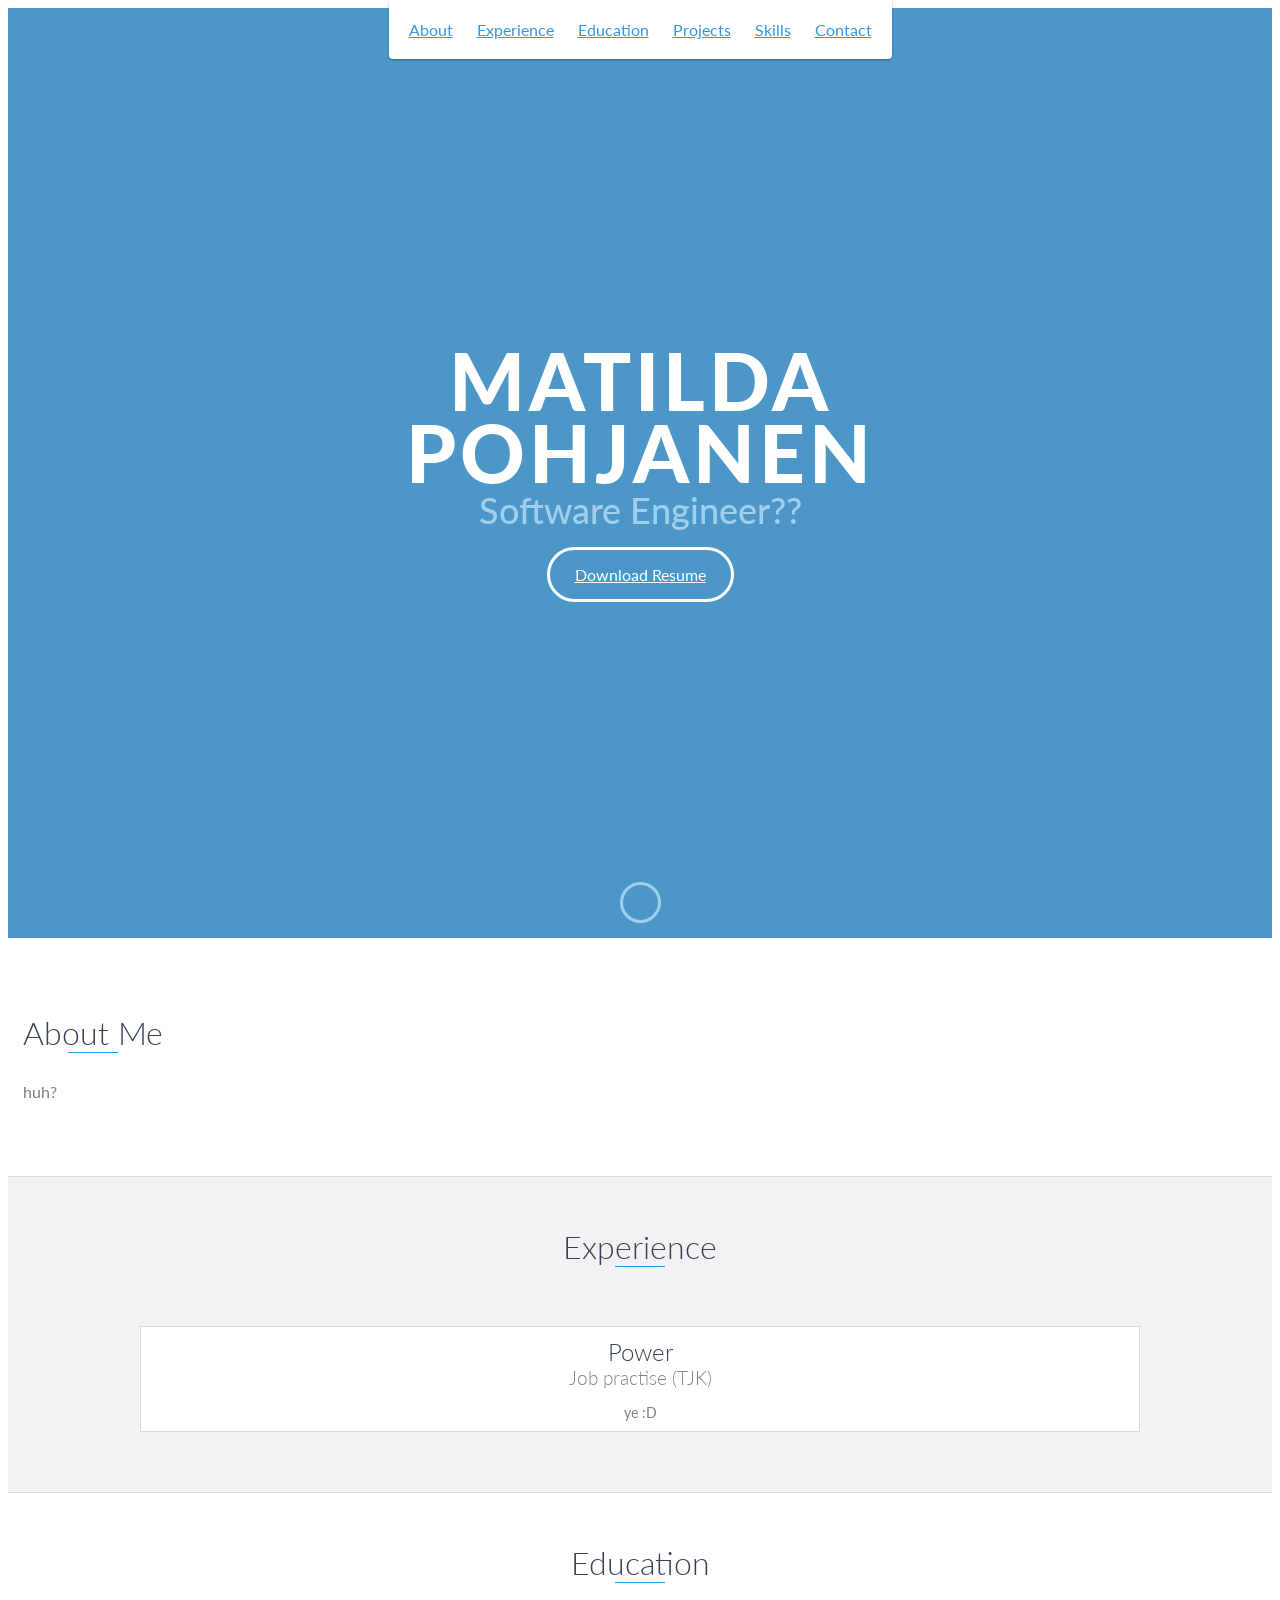
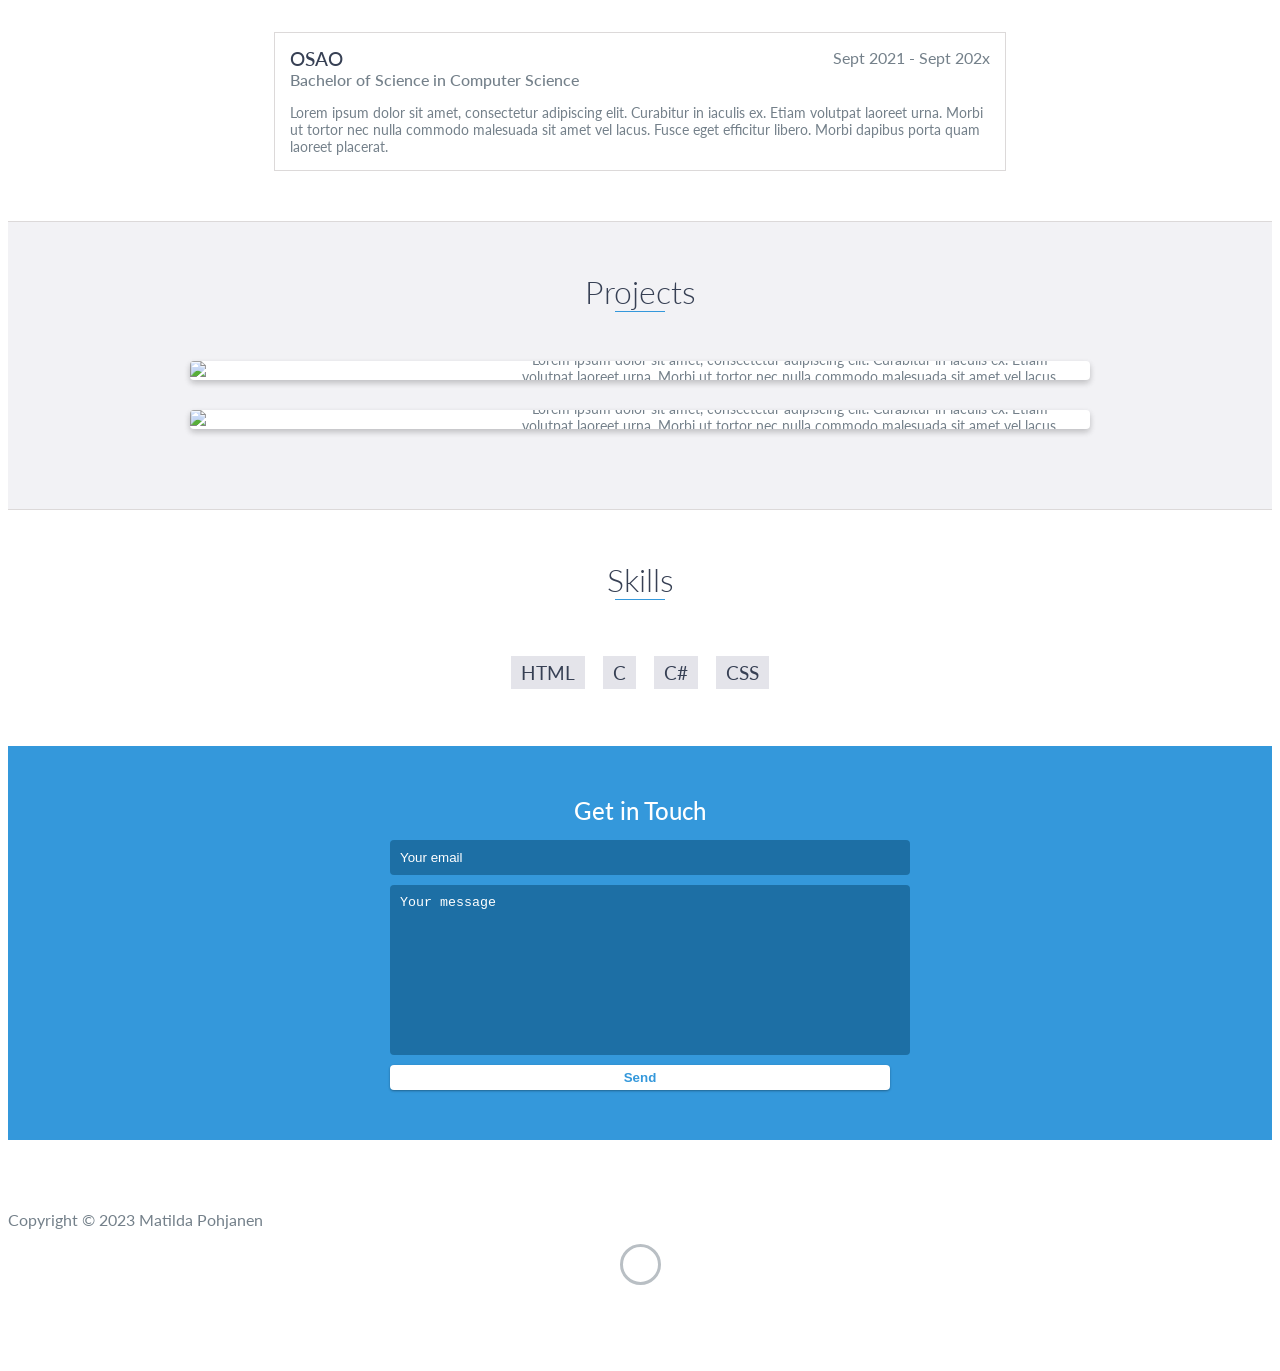
==== index.html @ 5ee487cb "je" ====
<!DOCTYPE html>
<html class="no-js" lang="en">

<head>
    <meta charset="utf-8">
    <meta http-equiv="X-UA-Compatible" content="IE=edge">
    <meta name="viewport" content="width=device-width, initial-scale=1">
    <title>My Portfolio</title>
	<link rel="shortcut icon" href="favicon.ico" type="image/x-icon">
	<link rel="icon" href="favicon.ico" type="image/x-icon">
    <link href="https://fonts.googleapis.com/css?family=Lato:300,400,700,900" rel="stylesheet">
    <link rel="stylesheet" href="libs/font-awesome/css/font-awesome.min.css">
    <link href="css/bootstrap.min.css" rel="stylesheet">
    <link href="css/styles.css" rel="stylesheet">
</head>

<body>
    <div id="mobile-menu-open" class="shadow-large">
        <i class="fa fa-bars" aria-hidden="true"></i>
    </div>
    <!-- End #mobile-menu-toggle -->
    <header>
        <div id="mobile-menu-close">
            <span>Close</span> <i class="fa fa-times" aria-hidden="true"></i>
        </div>
        <ul id="menu" class="shadow">
            <li>
                <a href="#about">About</a>
            </li>
            <li>
                <a href="#experience">Experience</a>
            </li>
            <li>
                <a href="#education">Education</a>
            </li>
            <li>
                <a href="#projects">Projects</a>
            </li>
            <li>
                <a href="#skills">Skills</a>
            </li>
            <li>
                <a href="#contact">Contact</a>
            </li>
        </ul>
    </header>
    <!-- End header -->

    <div id="lead">
        <div id="lead-content">
            <h1>Matilda Pohjanen</h1>
            <h2>Software Engineer??</h2>
            <a href="#" class="btn-rounded-white">Download Resume</a>
        </div>
        <!-- End #lead-content -->

        <div id="lead-overlay"></div>

        <div id="lead-down">
            <span>
                <i class="fa fa-chevron-down" aria-hidden="true"></i>
            </span>
        </div>
        <!-- End #lead-down -->
    </div>
    <!-- End #lead -->

    <div id="about">
        <div class="container">
            <div class="row">
                <div class="col-md-4">
                    <h2 class="heading">About Me</h2>
                </div>
                <div class="col-md-8">
                    <p>
                        huh?
                    </p>
                </div>
            </div>
        </div>
    </div>
    <!-- End #about -->

    <div id="experience" class="background-alt">
        <h2 class="heading">Experience</h2>
        <div id="experience-timeline">
            <div data-date="2nd of May 2022 – 17th of June 2022">
                <h3>Power</h3>
                <h4>Job practise (TJK)</h4>
                <p>
                   ye :D
                </p>
            </div>
        </div>
    </div>
    <!-- End #experience -->

    <div id="education">
        <h2 class="heading">Education</h2>
        <div class="education-block">
            <h3>OSAO</h3>
            <span class="education-date">Sept 2021 - Sept 202x</span>
            <h4>Bachelor of Science in Computer Science</h4>
            <p>
                Lorem ipsum dolor sit amet, consectetur adipiscing elit. Curabitur in iaculis ex. Etiam volutpat laoreet urna. Morbi ut tortor nec nulla commodo malesuada sit amet vel lacus. Fusce eget efficitur libero. Morbi dapibus porta quam laoreet placerat.
            </p>
        </div>
    </div>
    <!-- End #education -->

    <div id="projects" class="background-alt">
        <h2 class="heading">Projects</h2>
        <div class="container">
            <div class="row">
                <div class="project shadow-large">
                    <div class="project-image">
                        <img src="images/project.jpg" />
                    </div>
                    <!-- End .project-image -->
                    <div class="project-info">
                        <h3>Sparkleland</h3>
                        <p>
                            Lorem ipsum dolor sit amet, consectetur adipiscing elit. Curabitur in iaculis ex. Etiam volutpat laoreet urna. Morbi ut tortor nec nulla commodo malesuada sit amet vel lacus. Fusce eget efficitur libero. Morbi dapibus porta quam laoreet placerat.
                        </p>
                        <a href="#">View Project</a>
                    </div>
                    <!-- End .project-info -->
                </div>
                <!-- End .project -->

                <div class="project shadow-large">
                    <div class="project-image">
                        <img src="images/project.jpg" />
                    </div>
                    <!-- End .project-image -->
                    <div class="project-info">
                        <h3>Cloud pigeon thing</h3>
                        <p>
                            Lorem ipsum dolor sit amet, consectetur adipiscing elit. Curabitur in iaculis ex. Etiam volutpat laoreet urna. Morbi ut tortor nec nulla commodo malesuada sit amet vel lacus. Fusce eget efficitur libero. Morbi dapibus porta quam laoreet placerat.
                        </p>
                        <a href="#">View Project</a>
                    </div>
                    <!-- End .project-info -->
                </div>
                <!-- End .project -->
            </div>
        </div>
    </div>
    <!-- End #projects -->

    <div id="skills">
        <h2 class="heading">Skills</h2>
        <ul>
            <li>HTML</li>
            <li>C</li>
            <li>C#</li>
            <li>CSS</li>
        </ul>
    </div>
    <!-- End #skills -->

    <div id="contact">
        <h2>Get in Touch</h2>
        <div id="contact-form">
            <form method="POST" action="https://formspree.io/email@email.com">
                <input type="hidden" name="_subject" value="Contact request from personal website" />
                <input type="email" name="_replyto" placeholder="Your email" required>
                <textarea name="message" placeholder="Your message" required></textarea>
                <button type="submit">Send</button>
            </form>
        </div>
        <!-- End #contact-form -->
    </div>
    <!-- End #contact -->

    <footer>
        <div class="container">
            <div class="row">
                <div class="col-sm-5 copyright">
                    <p>
                        Copyright &copy; <span id="current-year">2023</span> Matilda Pohjanen
                    </p>
                </div>
                <div class="col-sm-2 top">
                    <span id="to-top">
                        <i class="fa fa-chevron-up" aria-hidden="true"></i>
                    </span>
                </div>
                <div class="col-sm-5 social">
                    <ul>
                        <li>
                            <a href="https://github.com/" target="_blank"><i class="fa fa-github" aria-hidden="true"></i></a>
                        </li>
                        <li>
                            <a href="https://stackoverflow.com/" target="_blank"><i class="fa fa-stack-overflow" aria-hidden="true"></i></a>
                        </li>
                        <li>
                            <a href="https://linkedin.com/" target="_blank"><i class="fa fa-linkedin" aria-hidden="true"></i></a>
                        </li>
                        <li>
                            <a href="https://www.facebook.com/" target="_blank"><i class="fa fa-facebook" aria-hidden="true"></i></a>
                        </li>
                        <li>
                            <a href="https://twitter.com/" target="_blank"><i class="fa fa-twitter" aria-hidden="true"></i></a>
                        </li>
                        <li>
                            <a href="https://plus.google.com/" target="_blank"><i class="fa fa-google-plus" aria-hidden="true"></i></a>
                        </li>
                    </ul>
                </div>
            </div>
        </div>
    </footer>
    <!-- End footer -->

    <script src="https://ajax.googleapis.com/ajax/libs/jquery/1.12.4/jquery.min.js"></script>
    <script src="js/scripts.min.js"></script>
</body>

</html>
---- css/styles.css ----
/*!
    Title: Dev Portfolio Template
    Version: 1.2.2
    Last Change: 03/25/2020
    Author: Ryan Fitzgerald
    Repo: https://github.com/RyanFitzgerald/devportfolio-template
    Issues: https://github.com/RyanFitzgerald/devportfolio-template/issues

    Description: This file contains all the styles associated with the page
    that don't come from third party libraries. This file gets compiled using
    Gulp and send to the /css folder which is then loaded on the page.
*/
body {
    font-family: 'Lato', sans-serif;
    font-size: 16px
}
body.active {
    overflow: hidden;
    z-index: -1
}
.no-js #experience-timeline > div {
    background: #fff;
    padding: 10px;
    margin-bottom: 10px;
    border: 1px solid #dcd9d9
}
.no-js #experience-timeline > div h3 {
    font-size: 1.5em;
    font-weight: 300;
    color: #374054;
    display: inline-block;
    margin: 0
}
.no-js #experience-timeline > div h4 {
    font-size: 1.2em;
    font-weight: 300;
    color: #7e8890;
    margin: 0 0 15px
}
.no-js #experience-timeline > div p {
    color: #74808a;
    font-size: 0.9em;
    margin: 0
}
.no-js #experience-timeline:before,
.no-js #experience-timeline:after {
    content: none
}
@keyframes dropHeader {
    0% {
        transform: translateY(-100%)
    }
    100% {
        transform: translateY(0)
    }
}
header {
    position: absolute;
    top: 0;
    left: 0;
    right: 0;
    text-align: center;
    z-index: 10;
    animation-name: dropHeader;
    animation-iteration-count: 1;
    animation-timing-function: ease;
    animation-duration: 0.75s
}
header ul {
    display: inline-block;
    background: #fff;
    text-align: center;
    padding: 10px;
    margin: 0;
    border-bottom-right-radius: 4px;
    border-bottom-left-radius: 4px
}
header li {
    display: inline-block
}
header a {
    display: block;
    color: #3498db;
    padding: 10px
}
header a:hover {
    color: #217dbb;
    text-decoration: none;
    background: #eee;
    border-radius: 4px
}
header a:focus {
    color: #3498db;
    text-decoration: none
}
header.active {
    display: block
}
header.sticky {
    position: fixed;
    z-index: 999
}
#menu.active {
    display: block
}
#mobile-menu-open {
    display: none;
    cursor: pointer;
    position: fixed;
    right: 15px;
    top: 10px;
    color: #3498db;
    font-size: 1.5em;
    z-index: 20;
    padding: 0 7px;
    border-radius: 4px;
    background: #fff
}
#mobile-menu-close {
    display: none;
    text-align: right;
    width: 100%;
    background: #fff;
    font-size: 1.5em;
    padding-right: 15px;
    padding-top: 10px;
    cursor: pointer;
    color: #3498db
}
#mobile-menu-close span {
    font-size: 0.5em;
    text-transform: uppercase
}
#mobile-menu-close i {
    vertical-align: middle
}
footer {
    padding: 50px 0
}
.copyright {
    padding-top: 20px
}
.copyright p {
    margin: 0;
    color: #74808a
}
.top {
    text-align: center
}
.top span {
    cursor: pointer;
    display: block;
    margin: 15px auto 0;
    width: 35px;
    height: 35px;
    border-radius: 50%;
    border: 3px solid #b9bfc4;
    text-align: center
}
.top i {
    color: #74808a
}
.social {
    text-align: right
}
.social ul {
    margin: 5px 0 0;
    padding: 0
}
.social li {
    display: inline-block;
    font-size: 1.25em;
    list-style: none
}
.social a {
    display: block;
    color: #74808a;
    padding: 10px
}
.social a:hover {
    color: #3498db
}
.btn-rounded-white {
    display: inline-block;
    color: #fff;
    padding: 15px 25px;
    border: 3px solid #fff;
    border-radius: 30px;
    transition: 0.5s ease all
}
.btn-rounded-white:hover {
    color: #3498db;
    background: #fff;
    text-decoration: none
}
.shadow {
    box-shadow: 0 1px 3px rgba(0, 0, 0, 0.12), 0 1px 2px rgba(0, 0, 0, 0.24)
}
.shadow-large {
    box-shadow: 0 3px 6px rgba(0, 0, 0, 0.08), 0 3px 6px rgba(0, 0, 0, 0.15)
}
.heading {
    position: relative;
    display: inline-block;
    font-size: 2em;
    font-weight: 300;
    margin: 0 0 30px
}
.heading:after {
    position: absolute;
    content: '';
    top: 100%;
    height: 1px;
    width: 50px;
    left: 0;
    right: 0;
    margin: 0 auto;
    background: #3498db
}
.background-alt {
    background: #f2f2f5
}
#lead {
    position: relative;
    height: 100vh;
    min-height: 500px;
    max-height: 1080px;
    background: url('../images/lead-bg.jpg');
    background-size: cover;
    padding: 15px;
    overflow: hidden
}
#lead-content {
    position: absolute;
    z-index: 10;
    top: 50%;
    left: 50%;
    transform: translate(-50%, -50%);
    text-align: center
}
#lead-content h1,
#lead-content h2 {
    margin: 0
}
#lead-content h1 {
    color: #fff;
    font-weight: 900;
    font-size: 5em;
    text-transform: uppercase;
    letter-spacing: 0.05em;
    line-height: 0.9em
}
#lead-content h2 {
    color: #a0cfee;
    font-weight: 500;
    font-size: 2.25em;
    margin-bottom: 15px
}
#lead-overlay {
    position: absolute;
    height: 100%;
    width: 100%;
    top: 0;
    right: 0;
    bottom: 0;
    left: 0;
    background: rgba(33, 125, 187, 0.8);
    z-index: 1
}
#lead-down {
    position: absolute;
    left: 0;
    right: 0;
    width: 100%;
    text-align: center;
    z-index: 10;
    bottom: 15px;
    color: #fff
}
#lead-down span {
    cursor: pointer;
    display: block;
    margin: 0 auto;
    width: 35px;
    height: 35px;
    border-radius: 50%;
    border: 3px solid #a0cfee;
    text-align: center
}
#lead-down i {
    animation: pulsate 1.5s ease;
    animation-iteration-count: infinite;
    padding-top: 5px
}
@keyframes pulsate {
    0% {
        transform: scale(1, 1)
    }
    50% {
        transform: scale(1.2, 1.2)
    }
    100% {
        transform: scale(1, 1)
    }
}
#about {
    padding: 75px 15px;
    border-bottom: 1px solid #dcd9d9
}
#about h2 {
    color: #374054
}
#about p {
    color: #74808a;
    margin: 0
}
#experience {
    padding: 50px 15px;
    text-align: center;
    border-bottom: 1px solid #dcd9d9
}
#experience h2 {
    color: #374054
}
#experience-timeline {
    margin: 30px auto 0;
    position: relative;
    max-width: 1000px
}
#experience-timeline:before {
    position: absolute;
    content: '';
    top: 0;
    bottom: 0;
    left: 303px;
    right: auto;
    height: 100%;
    width: 3px;
    background: #3498db;
    z-index: 0
}
#experience-timeline:after {
    position: absolute;
    content: '';
    width: 3px;
    height: 40px;
    background: #3498db;
    background: linear-gradient(to bottom, #3498db, rgba(52,152,219,0));
    top: 100%;
    left: 303px
}
.vtimeline-content {
    margin-left: 350px;
    background: #fff;
    border: 1px solid #e6e6e6;
    padding: 15px;
    border-radius: 3px;
    text-align: left
}
.vtimeline-content h3 {
    font-size: 1.5em;
    font-weight: 300;
    color: #374054;
    display: inline-block;
    margin: 0
}
.vtimeline-content h4 {
    font-size: 1.2em;
    font-weight: 300;
    color: #7e8890;
    margin: 0 0 15px
}
.vtimeline-content p {
    color: #74808a;
    font-size: 0.9em;
    margin: 0
}
.vtimeline-point {
    position: relative;
    display: block;
    vertical-align: top;
    margin-bottom: 30px
}
.vtimeline-icon {
    position: relative;
    color: #fff;
    width: 50px;
    height: 50px;
    background: #3498db;
    border-radius: 50%;
    float: left;
    z-index: 99;
    margin-left: 280px
}
.vtimeline-icon i {
    display: block;
    font-size: 2em;
    margin-top: 10px
}
.vtimeline-date {
    width: 260px;
    text-align: right;
    position: absolute;
    left: 0;
    top: 10px;
    font-weight: 300;
    color: #374054
}
#education {
    padding: 50px 15px 20px;
    border-bottom: 1px solid #dcd9d9;
    text-align: center
}
#education h2 {
    color: #374054;
    margin-bottom: 50px
}
.education-block {
    max-width: 700px;
    margin: 0 auto 30px;
    padding: 15px;
    border: 1px solid #dcd9d9;
    text-align: left
}
.education-block h3 {
    font-weight: 500;
    float: left;
    margin: 0;
    color: #374054
}
.education-block span {
    color: #74808a;
    float: right
}
.education-block h4 {
    color: #74808a;
    clear: both;
    font-weight: 500;
    margin: 0 0 15px
}
.education-block p,
.education-block ul {
    margin: 0;
    color: #74808a;
    font-size: 0.9em
}
.education-block ul {
    padding: 0 0 0 15px
}
#projects {
    padding: 50px 15px;
    border-bottom: 1px solid #dcd9d9;
    text-align: center
}
#projects h2 {
    color: #374054;
    margin-bottom: 50px
}
.project {
    position: relative;
    max-width: 900px;
    margin: 0 auto 30px;
    overflow: hidden;
    background: #fff;
    border-radius: 4px
}
.project-image {
    float: left
}
.project-info {
    position: absolute;
    top: 50%;
    transform: translateY(-50%);
    margin-left: 300px;
    padding: 15px
}
.project-info h3 {
    font-size: 1.5em;
    font-weight: 300;
    color: #374054;
    margin: 0 0 15px
}
.project-info p {
    color: #74808a;
    margin: 0 0 15px;
    font-size: 0.9em
}
.no-image .project-info {
    position: relative;
    margin: 0;
    padding: 30px 15px;
    transform: none
}
#more-projects {
    display: none
}
#skills {
    padding: 50px 15px;
    text-align: center
}
#skills h2 {
    color: #374054;
    margin-bottom: 50px
}
#skills ul {
    display: block;
    margin: 0 auto;
    padding: 0;
    max-width: 800px
}
#skills li {
    display: inline-block;
    margin: 7px;
    padding: 5px 10px;
    color: #374054;
    background: #e4e4ea;
    list-style: none;
    cursor: default;
    font-size: 1.2em
}
#contact {
    padding: 50px 15px;
    background: #3498db;
    text-align: center
}
#contact h2 {
    margin: 0 0 15px;
    color: #fff;
    font-weight: 500
}
#contact-form {
    max-width: 500px;
    margin: 0 auto
}
#contact-form input,
#contact-form textarea {
    display: block;
    width: 100%;
    padding: 10px;
    border-radius: 4px;
    border: none;
    margin-bottom: 10px;
    background: #1d6fa5;
    color: #fff;
    transition: 0.5s ease all
}
#contact-form input::-webkit-input-placeholder,
#contact-form textarea::-webkit-input-placeholder {
    color: #fff
}
#contact-form input:-moz-placeholder,
#contact-form textarea:-moz-placeholder {
    color: #fff;
    opacity: 1
}
#contact-form input::-moz-placeholder,
#contact-form textarea::-moz-placeholder {
    color: #fff;
    opacity: 1
}
#contact-form input:-ms-input-placeholder,
#contact-form textarea:-ms-input-placeholder {
    color: #fff
}
#contact-form input:focus,
#contact-form textarea:focus {
    outline: none;
    background: #16527a
}
#contact-form textarea {
    height: 150px;
    resize: none
}
#contact-form button {
    display: block;
    width: 100%;
    background: #fff;
    border-radius: 4px;
    padding: 5px 10px;
    border: none;
    color: #3498db;
    font-weight: 700;
    box-shadow: 0 1px 3px rgba(0, 0, 0, 0.12), 0 1px 2px rgba(0, 0, 0, 0.24);
    transition: 0.5s ease all
}
#contact-form button:hover {
    box-shadow: 0 10px 20px rgba(0, 0, 0, 0.19), 0 6px 6px rgba(0, 0, 0, 0.23)
}
.optional-section {
    padding: 50px 15px;
    text-align: center;
    border-top: 1px solid #dcd9d9
}
.optional-section h2 {
    color: #374054
}
.optional-section-block {
    max-width: 700px;
    margin: 0 auto 30px;
    padding: 15px;
    border: 1px solid #dcd9d9;
    background: #fff;
    text-align: left
}
.optional-section-block h3 {
    font-weight: 500;
    margin: 0 0 15px;
    color: #374054
}
.optional-section-block h4 {
    color: #74808a;
    clear: both;
    font-weight: 500;
    margin: 0 0 15px
}
.optional-section-block p,
.optional-section-block ul {
    margin: 0 0 15px;
    color: #74808a;
    font-size: 0.9em
}
.optional-section-block ul {
    padding: 0 0 0 15px
}
@media only screen and(max-width: 750px) {
    #experience-timeline:before,
    #experience-timeline:after {
        left: 23px
    }
    .vtimeline-date {
        width: auto;
        text-align: left;
        position: relative;
        margin-bottom: 15px;
        display: block;
        margin-left: 70px
    }
    .vtimeline-icon {
        margin-left: 0
    }
    .vtimeline-content {
        margin-left: 70px
    }
}
@media only screen and(max-width: 992px) {
    #lead {
        height: auto;
        min-height: auto;
        max-height: auto;
        padding: 100px 15px
    }
    #lead-content {
        position: relative;
        transform: none;
        left: auto;
        top: auto
    }
    #lead-content h1 {
        font-size: 3em
    }
    #lead-content h2 {
        font-size: 1.75em
    }
    #about {
        text-align: center
    }
    #about p {
        text-align: left
    }
}
@media only screen and(max-width: 768px) {
    header {
        position: fixed;
        display: none;
        z-index: 999;
        animation: none;
        bottom: 0;
        height: 100%
    }
    #mobile-menu-open,
    #mobile-menu-close {
        display: block
    }
    #menu {
        height: 100%;
        overflow-y: auto;
        box-shadow: none;
        border-radius: 0;
        width: 100%
    }
    #menu li {
        display: block;
        margin-bottom: 10px
    }
    #lead-content h1 {
        font-size: 2em
    }
    #lead-content h2 {
        font-size: 1.3em
    }
    #lead-content a {
        padding: 10px 20px
    }
    #lead-down {
        display: none
    }
    .education-block h3,
    .education-block span {
        float: none
    }
    .project-image {
        display: none
    }
    .project-info {
        position: relative;
        margin: 0;
        padding: 30px 15px;
        top: auto;
        transform: none
    }
    footer {
        text-align: center
    }
    .social {
        text-align: center
    }
}
@media only screen and(max-width: 480px) {
    #lead-content h1 {
        font-size: 1.5em
    }
    #lead-content h2 {
        font-size: 1em
    }
    #lead-content a {
        font-size: 0.9em;
        padding: 5px 10px
    }
}
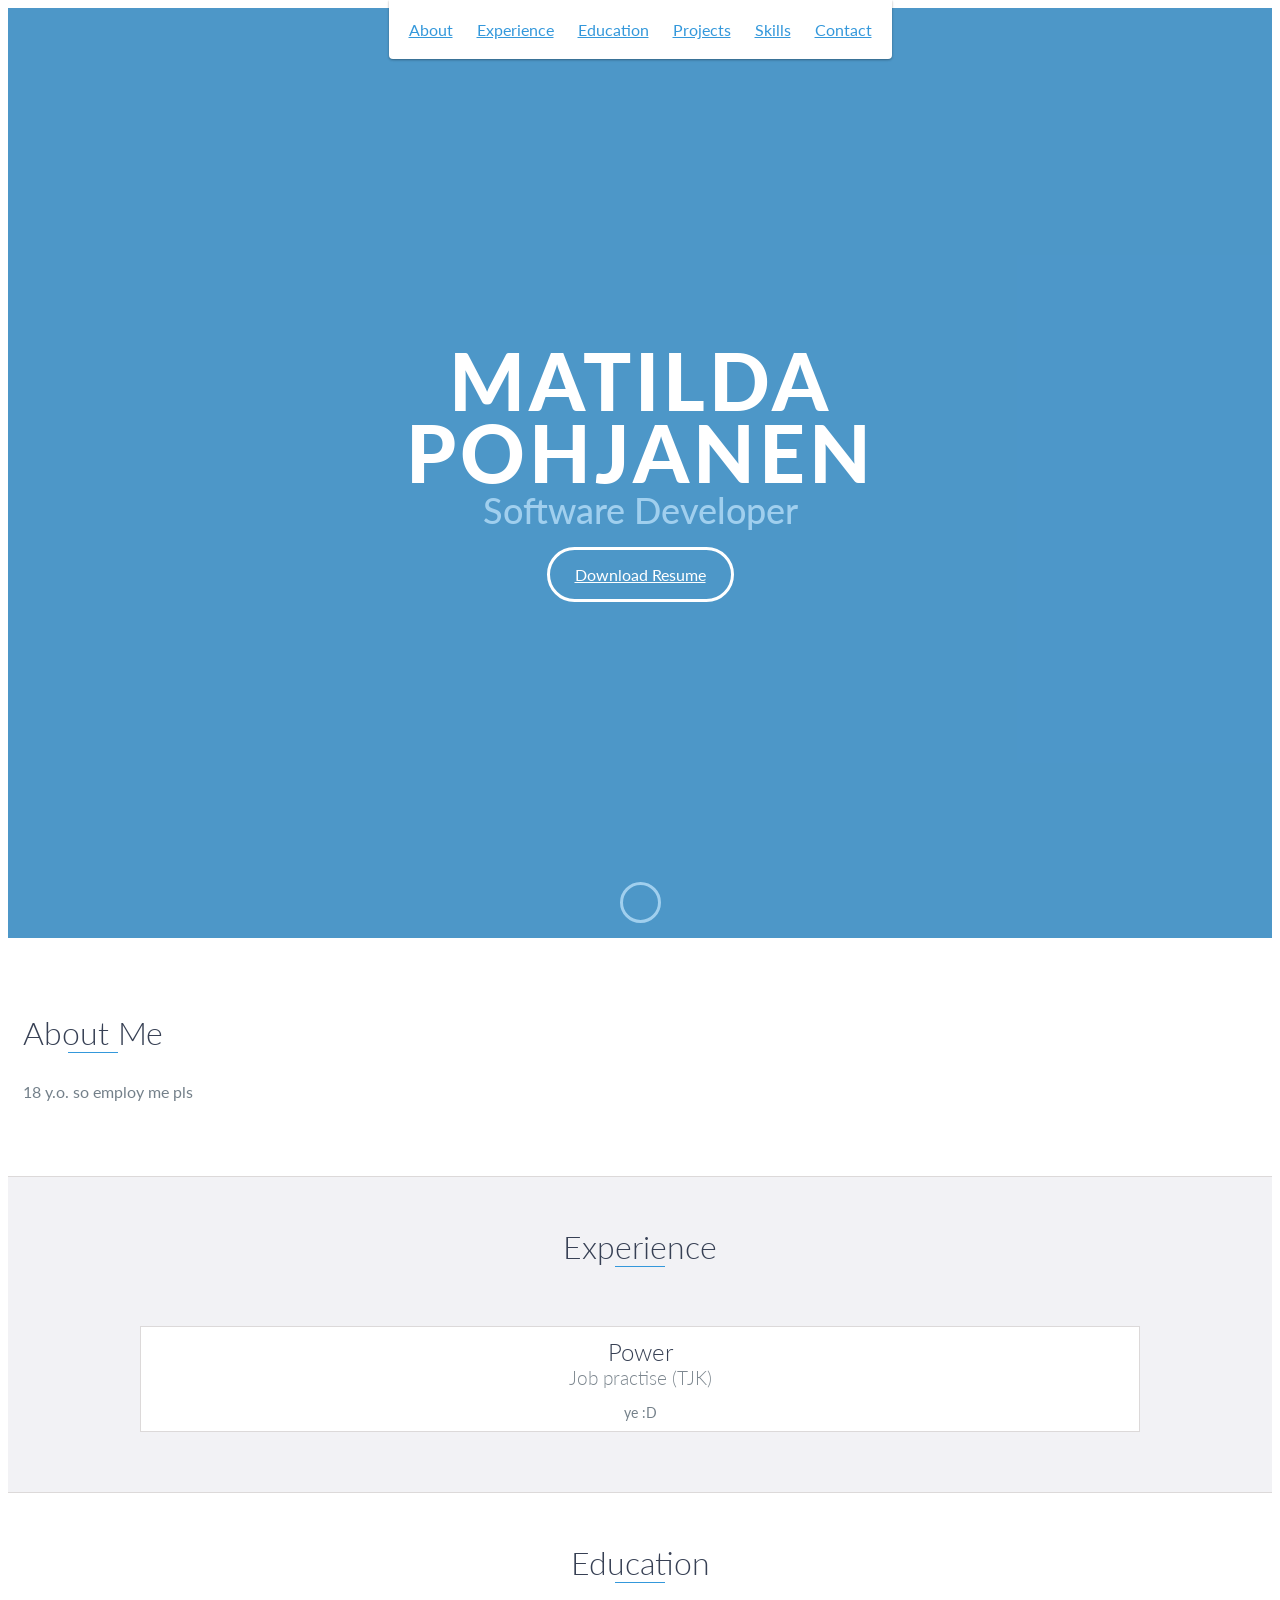
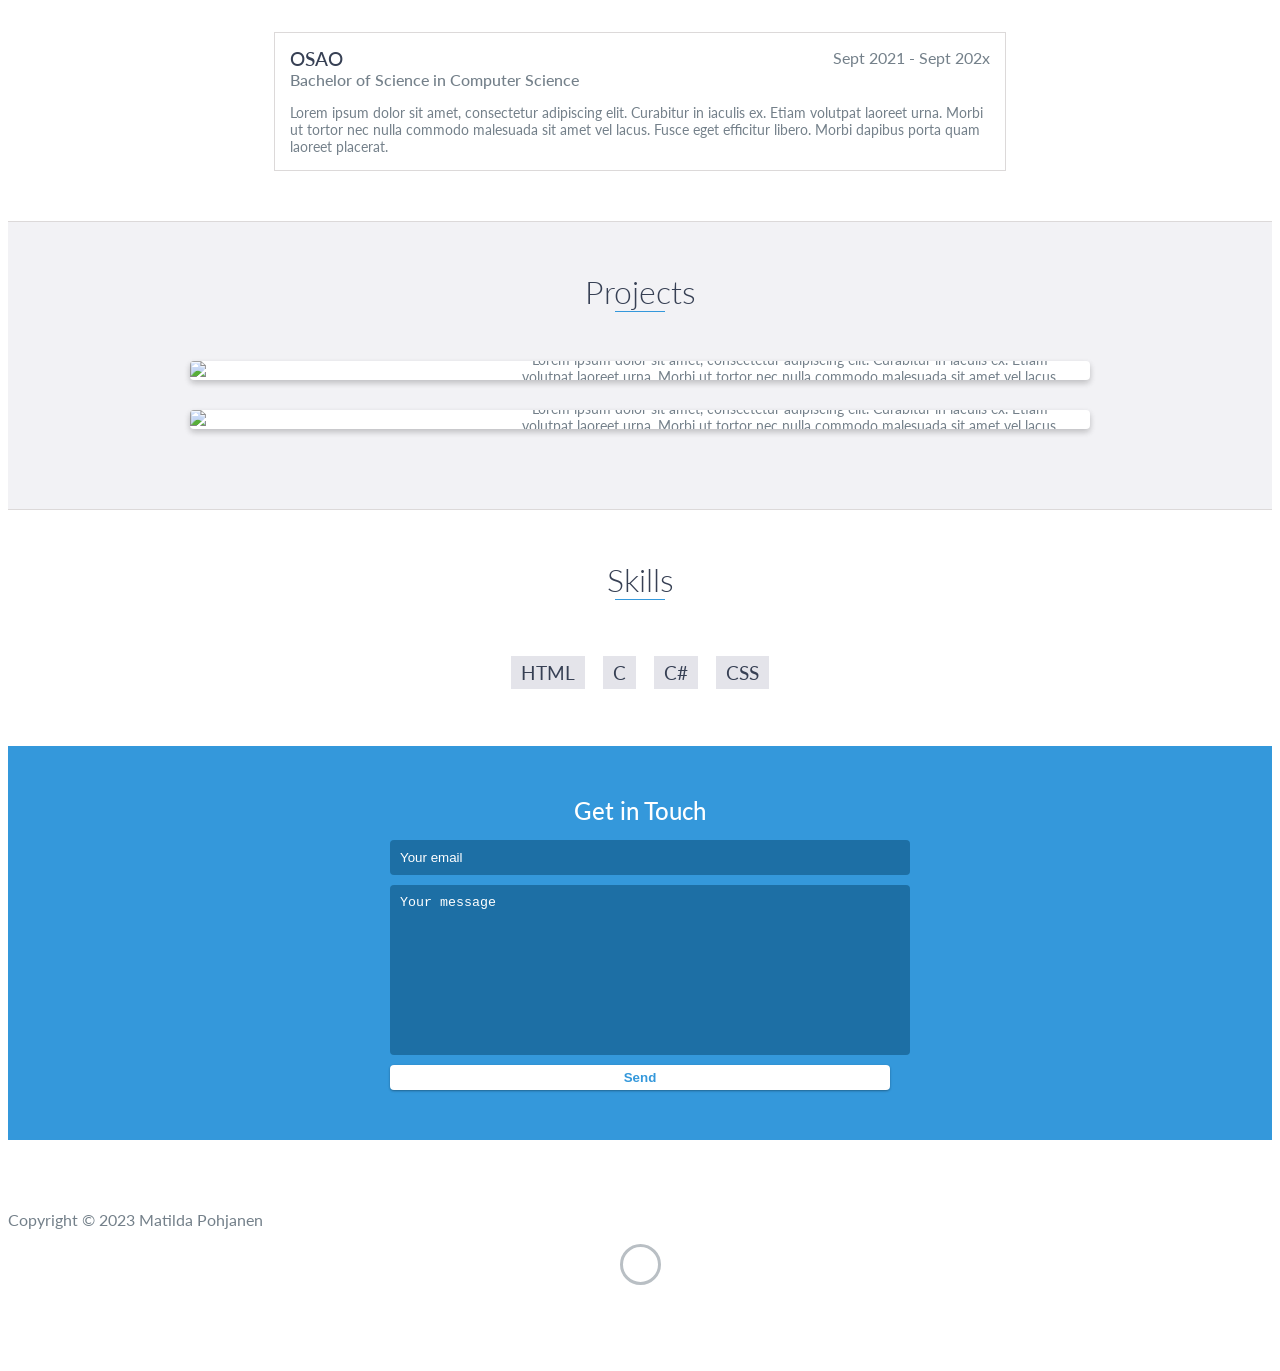
==== commit 62677ee4: ":):)" ====
--- a/index.html
+++ b/index.html
@@ -49,7 +49,7 @@
     <div id="lead">
         <div id="lead-content">
             <h1>Matilda Pohjanen</h1>
-            <h2>Software Engineer??</h2>
+            <h2>Software Developer</h2>
             <a href="#" class="btn-rounded-white">Download Resume</a>
         </div>
         <!-- End #lead-content -->
@@ -73,7 +73,7 @@
                 </div>
                 <div class="col-md-8">
                     <p>
-                        huh?
+                        18 y.o. so employ me pls
                     </p>
                 </div>
             </div>
@@ -116,13 +116,13 @@
                     <div class="project-image">
                         <img src="images/project.jpg" />
                     </div>
-                    <!-- End .project-image -->
+                    <!-- End .project-image --> 
                     <div class="project-info">
-                        <h3>Sparkleland</h3>
+                        <h3>Sparkle Land</h3>
                         <p>
                             Lorem ipsum dolor sit amet, consectetur adipiscing elit. Curabitur in iaculis ex. Etiam volutpat laoreet urna. Morbi ut tortor nec nulla commodo malesuada sit amet vel lacus. Fusce eget efficitur libero. Morbi dapibus porta quam laoreet placerat.
                         </p>
-                        <a href="#">View Project</a>
+                        <a href="https://algam3r.itch.io/sparkle-land">View Project</a>
                     </div>
                     <!-- End .project-info -->
                 </div>
@@ -134,11 +134,11 @@
                     </div>
                     <!-- End .project-image -->
                     <div class="project-info">
-                        <h3>Cloud pigeon thing</h3>
+                        <h3>Cloud Dodge</h3>
                         <p>
                             Lorem ipsum dolor sit amet, consectetur adipiscing elit. Curabitur in iaculis ex. Etiam volutpat laoreet urna. Morbi ut tortor nec nulla commodo malesuada sit amet vel lacus. Fusce eget efficitur libero. Morbi dapibus porta quam laoreet placerat.
                         </p>
-                        <a href="#">View Project</a>
+                        <a href="https://algam3r.itch.io/cloud-dodge">View Project</a>
                     </div>
                     <!-- End .project-info -->
                 </div>
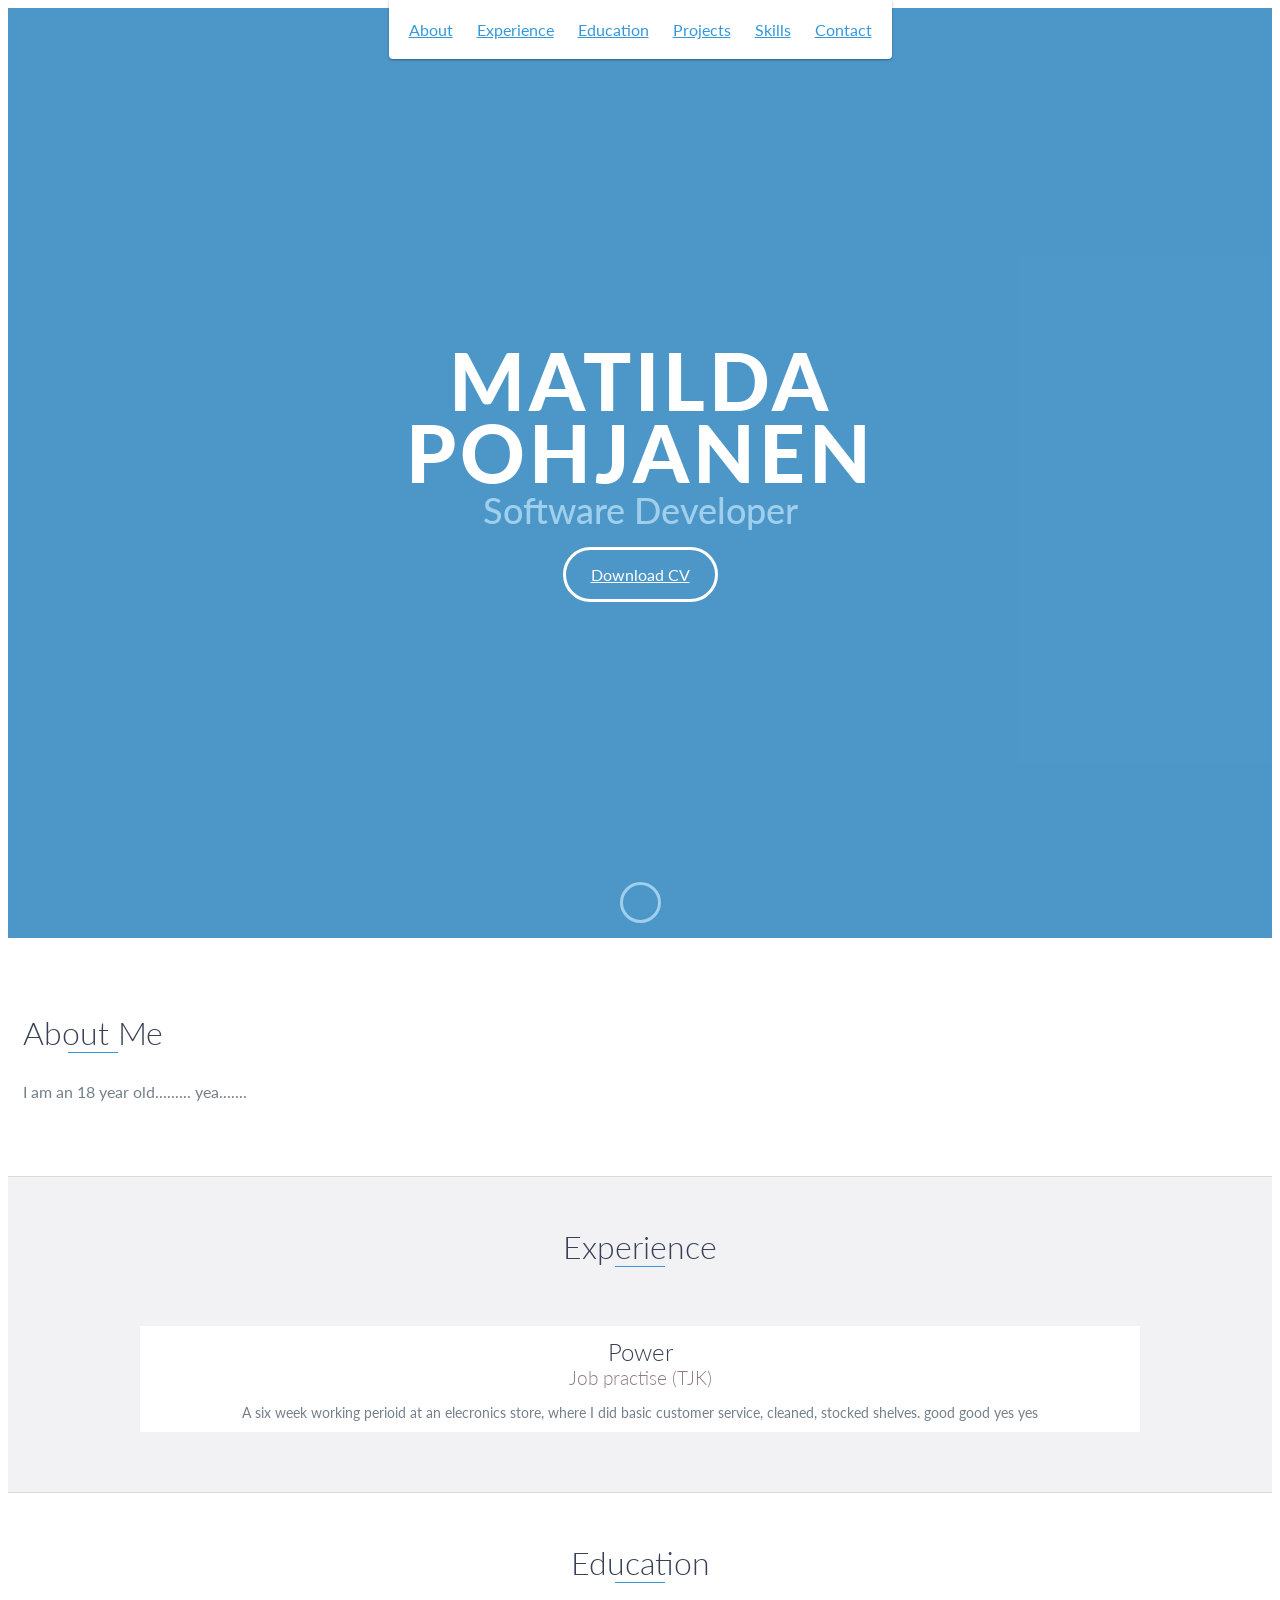
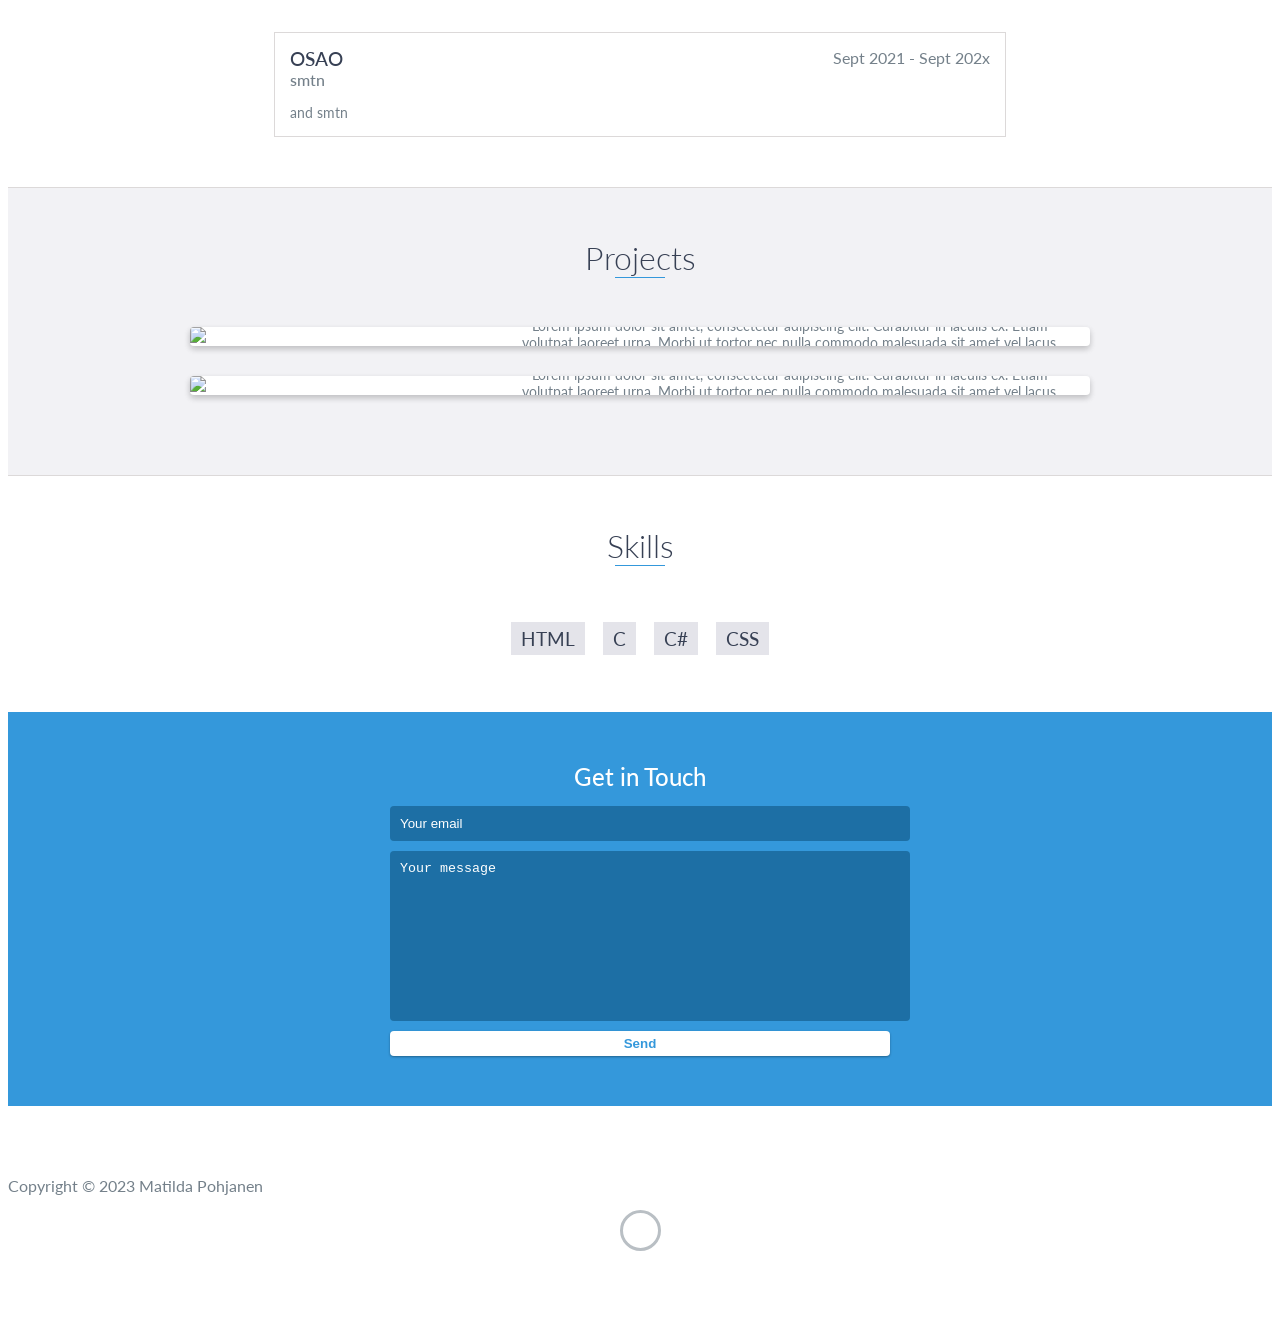
==== commit 3f45d19c: "hikeä pukkaa" ====
--- a/index.html
+++ b/index.html
@@ -50,7 +50,7 @@
         <div id="lead-content">
             <h1>Matilda Pohjanen</h1>
             <h2>Software Developer</h2>
-            <a href="#" class="btn-rounded-white">Download Resume</a>
+            <a href="#" class="btn-rounded-white">Download CV</a>
         </div>
         <!-- End #lead-content -->
 
@@ -73,7 +73,7 @@
                 </div>
                 <div class="col-md-8">
                     <p>
-                        18 y.o. so employ me pls
+                        I am an 18 year old......... yea.......
                     </p>
                 </div>
             </div>
@@ -88,7 +88,7 @@
                 <h3>Power</h3>
                 <h4>Job practise (TJK)</h4>
                 <p>
-                   ye :D
+                   A six week working perioid at an elecronics store, where I did basic customer service, cleaned, stocked shelves. good good yes yes
                 </p>
             </div>
         </div>
@@ -100,9 +100,9 @@
         <div class="education-block">
             <h3>OSAO</h3>
             <span class="education-date">Sept 2021 - Sept 202x</span>
-            <h4>Bachelor of Science in Computer Science</h4>
+            <h4>smtn</h4>
             <p>
-                Lorem ipsum dolor sit amet, consectetur adipiscing elit. Curabitur in iaculis ex. Etiam volutpat laoreet urna. Morbi ut tortor nec nulla commodo malesuada sit amet vel lacus. Fusce eget efficitur libero. Morbi dapibus porta quam laoreet placerat.
+                and smtn
             </p>
         </div>
     </div>
--- a/css/styles.css
+++ b/css/styles.css
@@ -19,10 +19,10 @@
     z-index: -1
 }
 .no-js #experience-timeline > div {
-    background: #fff;
+    background: #ffffff;
     padding: 10px;
     margin-bottom: 10px;
-    border: 1px solid #dcd9d9
+    border: 1px solid #ffffff
 }
 .no-js #experience-timeline > div h3 {
     font-size: 1.5em;
@@ -34,7 +34,7 @@
 .no-js #experience-timeline > div h4 {
     font-size: 1.2em;
     font-weight: 300;
-    color: #7e8890;
+    color: #907e7e;
     margin: 0 0 15px
 }
 .no-js #experience-timeline > div p {
@@ -66,6 +66,9 @@
     animation-timing-function: ease;
     animation-duration: 0.75s
 }
+/*!
+    about/experience/education/projects/skills/contact valikko ruutu tausta = header ul
+*/
 header ul {
     display: inline-block;
     background: #fff;
@@ -78,6 +81,9 @@
 header li {
     display: inline-block
 }
+/*!
+    about/experience/education/projects/skills/contact valikko ruutu teksti = header a
+*/
 header a {
     display: block;
     color: #3498db;
@@ -140,6 +146,9 @@
 .copyright {
     padding-top: 20px
 }
+/*!
+    copyright teksti = copyright p
+*/
 .copyright p {
     margin: 0;
     color: #74808a
@@ -147,6 +156,9 @@
 .top {
     text-align: center
 }
+/*!
+    ylös nappi/nuoli = top span
+*/
 .top span {
     cursor: pointer;
     display: block;
@@ -157,6 +169,9 @@
     border: 3px solid #b9bfc4;
     text-align: center
 }
+/*!
+    ylös nappi/nuoli nuoli icon = top i
+*/
 .top i {
     color: #74808a
 }
@@ -172,11 +187,17 @@
     font-size: 1.25em;
     list-style: none
 }
+/*!
+    some iconi = social a
+*/
 .social a {
     display: block;
     color: #74808a;
     padding: 10px
 }
+/*!
+    some hoveraus väri = social a:hover
+*/
 .social a:hover {
     color: #3498db
 }
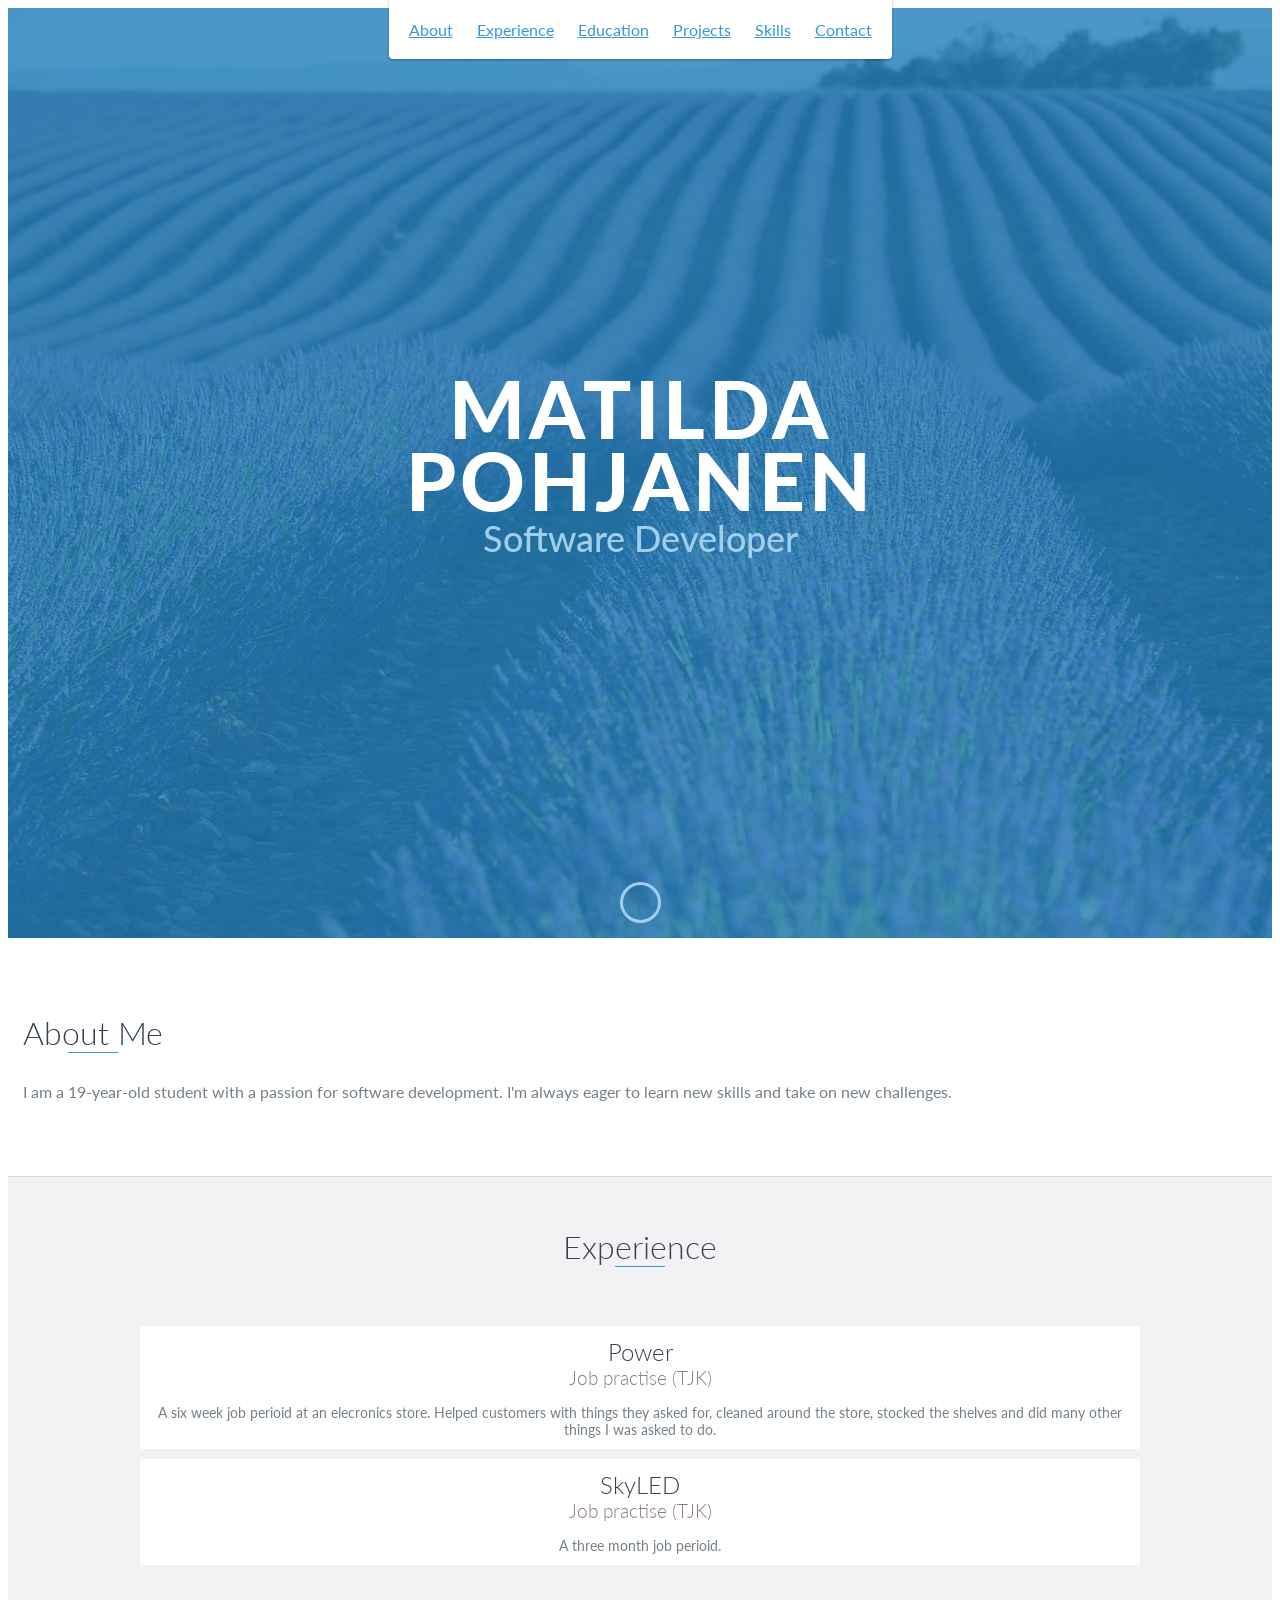
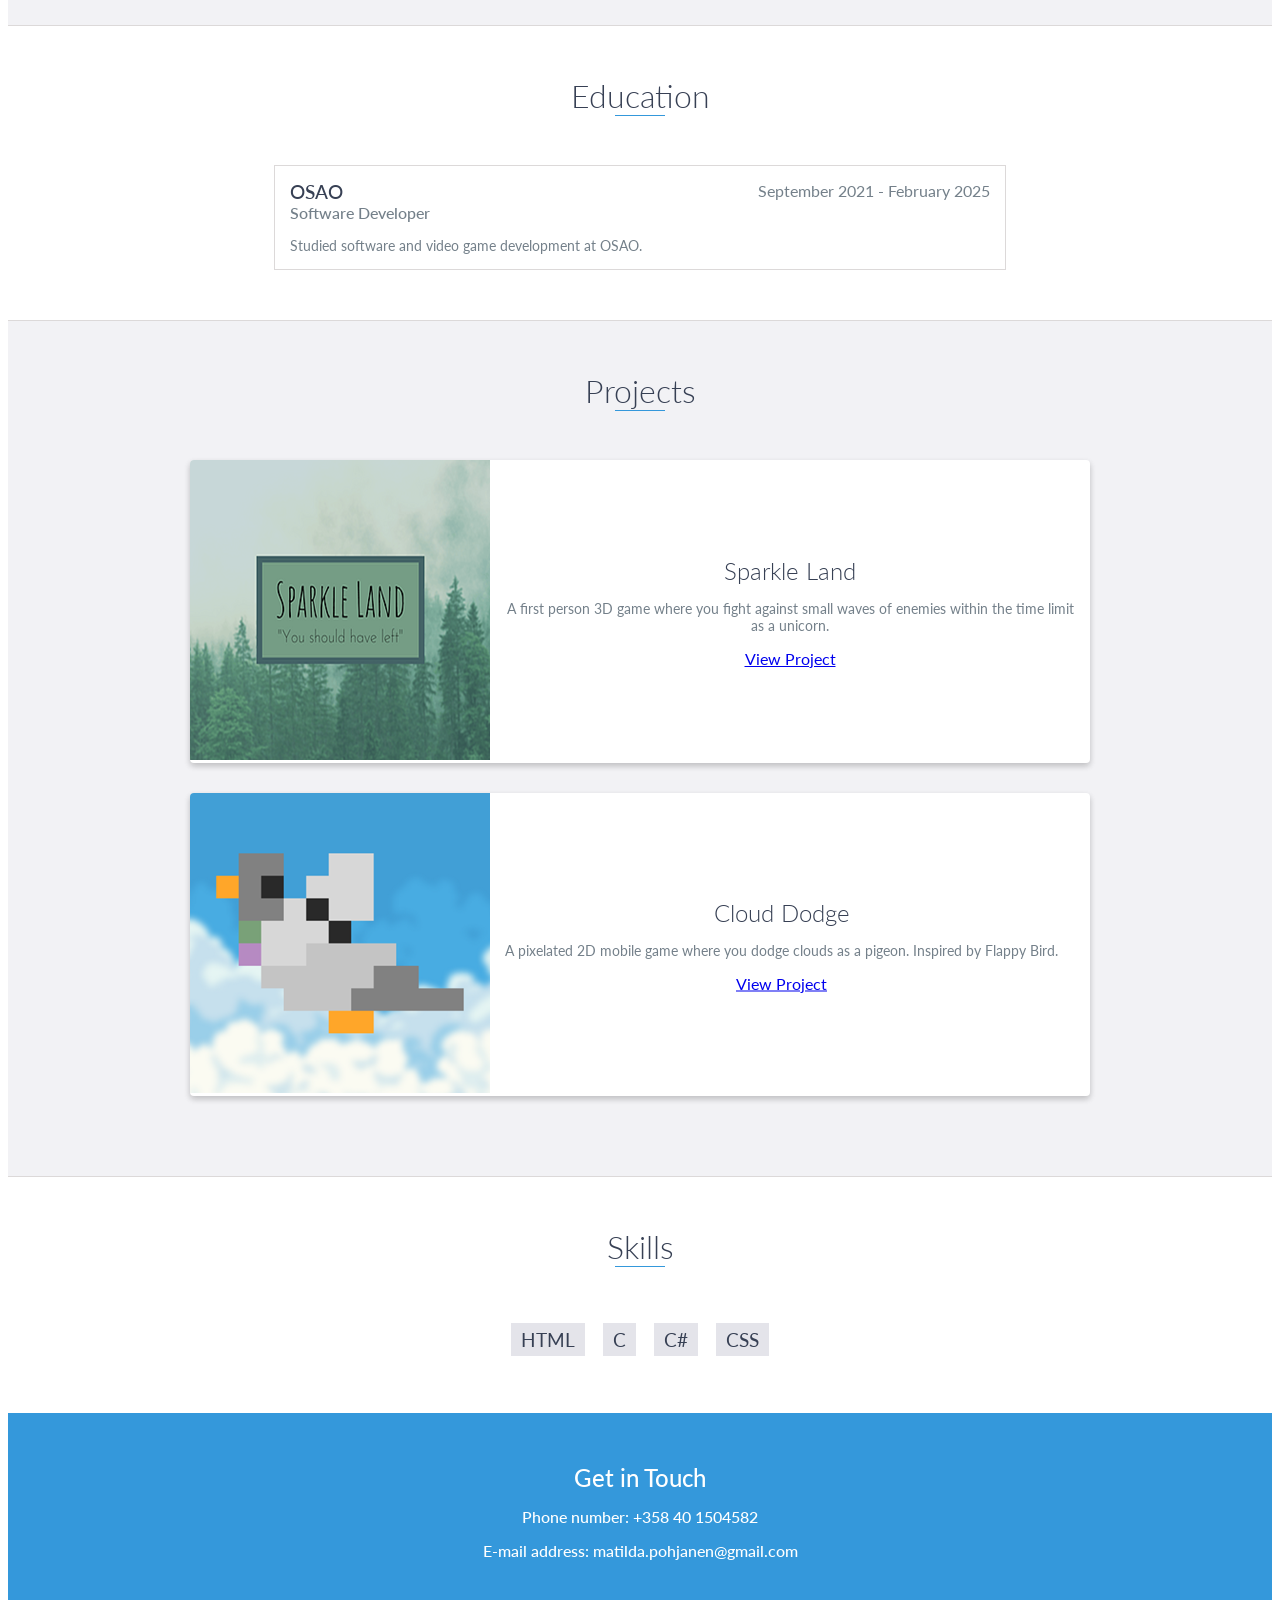
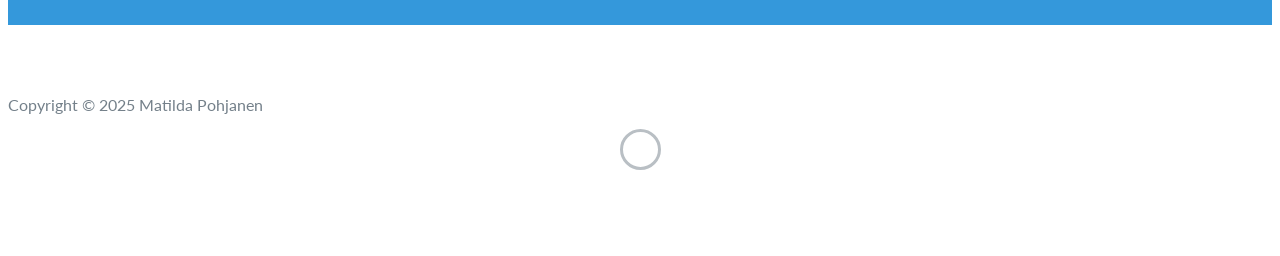
==== commit d31583b0: "jepjep" ====
--- a/index.html
+++ b/index.html
@@ -50,11 +50,10 @@
         <div id="lead-content">
             <h1>Matilda Pohjanen</h1>
             <h2>Software Developer</h2>
-            <a href="#" class="btn-rounded-white">Download CV</a>
         </div>
         <!-- End #lead-content -->
 
-        <div id="lead-overlay"></div>
+    <div id="lead-overlay"></div>
 
         <div id="lead-down">
             <span>
@@ -73,7 +72,8 @@
                 </div>
                 <div class="col-md-8">
                     <p>
-                        I am an 18 year old......... yea.......
+                        I am a 19-year-old student with a passion for software development.
+                         I'm always eager to learn new skills and take on new challenges.
                     </p>
                 </div>
             </div>
@@ -88,9 +88,18 @@
                 <h3>Power</h3>
                 <h4>Job practise (TJK)</h4>
                 <p>
-                   A six week working perioid at an elecronics store, where I did basic customer service, cleaned, stocked shelves. good good yes yes
+                     A six week job perioid at an elecronics store.
+                     Helped customers with things they asked for, cleaned around the store,
+                     stocked the shelves and did many other things I was asked to do.
                 </p>
             </div>
+                    <div data-date="2nd of September 2024 – 20th of December 2024">
+                        <h3>SkyLED</h3>
+                        <h4>Job practise (TJK)</h4>
+                         <p>
+                              A three month job perioid.
+                        </p>
+                    </div>
         </div>
     </div>
     <!-- End #experience -->
@@ -99,10 +108,10 @@
         <h2 class="heading">Education</h2>
         <div class="education-block">
             <h3>OSAO</h3>
-            <span class="education-date">Sept 2021 - Sept 202x</span>
-            <h4>smtn</h4>
+            <span class="education-date">September 2021 - February 2025</span>
+            <h4>Software Developer</h4>
             <p>
-                and smtn
+                Studied software and video game development at OSAO. 
             </p>
         </div>
     </div>
@@ -114,13 +123,13 @@
             <div class="row">
                 <div class="project shadow-large">
                     <div class="project-image">
-                        <img src="images/project.jpg" />
+                        <img src="images/Sparkle2.png" />
                     </div>
                     <!-- End .project-image --> 
                     <div class="project-info">
                         <h3>Sparkle Land</h3>
                         <p>
-                            Lorem ipsum dolor sit amet, consectetur adipiscing elit. Curabitur in iaculis ex. Etiam volutpat laoreet urna. Morbi ut tortor nec nulla commodo malesuada sit amet vel lacus. Fusce eget efficitur libero. Morbi dapibus porta quam laoreet placerat.
+                            A first person 3D game where you fight against small waves of enemies within the time limit as a unicorn.
                         </p>
                         <a href="https://algam3r.itch.io/sparkle-land">View Project</a>
                     </div>
@@ -130,13 +139,13 @@
 
                 <div class="project shadow-large">
                     <div class="project-image">
-                        <img src="images/project.jpg" />
+                        <img src="images/Cloud2.png" />
                     </div>
                     <!-- End .project-image -->
                     <div class="project-info">
                         <h3>Cloud Dodge</h3>
                         <p>
-                            Lorem ipsum dolor sit amet, consectetur adipiscing elit. Curabitur in iaculis ex. Etiam volutpat laoreet urna. Morbi ut tortor nec nulla commodo malesuada sit amet vel lacus. Fusce eget efficitur libero. Morbi dapibus porta quam laoreet placerat.
+                            A pixelated 2D mobile game where you dodge clouds as a pigeon. Inspired by Flappy Bird.
                         </p>
                         <a href="https://algam3r.itch.io/cloud-dodge">View Project</a>
                     </div>
@@ -162,12 +171,12 @@
     <div id="contact">
         <h2>Get in Touch</h2>
         <div id="contact-form">
-            <form method="POST" action="https://formspree.io/email@email.com">
-                <input type="hidden" name="_subject" value="Contact request from personal website" />
-                <input type="email" name="_replyto" placeholder="Your email" required>
-                <textarea name="message" placeholder="Your message" required></textarea>
-                <button type="submit">Send</button>
-            </form>
+            <p>
+                Phone number: +358 40 1504582
+            </p>
+            <p>
+                E-mail address: matilda.pohjanen@gmail.com
+            </p>
         </div>
         <!-- End #contact-form -->
     </div>
@@ -178,7 +187,7 @@
             <div class="row">
                 <div class="col-sm-5 copyright">
                     <p>
-                        Copyright &copy; <span id="current-year">2023</span> Matilda Pohjanen
+                        Copyright &copy; <span id="current-year">2025</span> Matilda Pohjanen
                     </p>
                 </div>
                 <div class="col-sm-2 top">
@@ -189,22 +198,10 @@
                 <div class="col-sm-5 social">
                     <ul>
                         <li>
-                            <a href="https://github.com/" target="_blank"><i class="fa fa-github" aria-hidden="true"></i></a>
+                            <a href="https://github.com/Hattuilija" target="_blank"><i class="fa fa-github" aria-hidden="true"></i></a>
                         </li>
                         <li>
-                            <a href="https://stackoverflow.com/" target="_blank"><i class="fa fa-stack-overflow" aria-hidden="true"></i></a>
-                        </li>
-                        <li>
-                            <a href="https://linkedin.com/" target="_blank"><i class="fa fa-linkedin" aria-hidden="true"></i></a>
-                        </li>
-                        <li>
-                            <a href="https://www.facebook.com/" target="_blank"><i class="fa fa-facebook" aria-hidden="true"></i></a>
-                        </li>
-                        <li>
-                            <a href="https://twitter.com/" target="_blank"><i class="fa fa-twitter" aria-hidden="true"></i></a>
-                        </li>
-                        <li>
-                            <a href="https://plus.google.com/" target="_blank"><i class="fa fa-google-plus" aria-hidden="true"></i></a>
+                            <a href="https://trello.com/u/hattererer" target="_blank"><i class="fa fa-trello" aria-hidden="true"></i></a>
                         </li>
                     </ul>
                 </div>
--- a/css/styles.css
+++ b/css/styles.css
@@ -10,6 +10,9 @@
     that don't come from third party libraries. This file gets compiled using
     Gulp and send to the /css folder which is then loaded on the page.
 */
+/*!
+    teksti = body
+*/
 body {
     font-family: 'Lato', sans-serif;
     font-size: 16px
@@ -54,6 +57,9 @@
         transform: translateY(0)
     }
 }
+/*!
+    about/experience/education/projects/skills/contact valikko ruutu animaatio = header
+*/
 header {
     position: absolute;
     top: 0;
@@ -78,6 +84,9 @@
     border-bottom-right-radius: 4px;
     border-bottom-left-radius: 4px
 }
+/*!
+    about/experience/education/projects/skills/contact valikko ruutu "tyyli" = header li
+*/
 header li {
     display: inline-block
 }
@@ -89,12 +98,18 @@
     color: #3498db;
     padding: 10px
 }
+/*!
+    about/experience/education/projects/skills/contact valikko ruutu hover = header a:hover 
+*/
 header a:hover {
     color: #217dbb;
     text-decoration: none;
-    background: #eee;
+    background: #eee(255, 0, 0);
     border-radius: 4px
 }
+/*!
+    about/experience/education/projects/skills/contact valikko ruutu teksti klikkaus = header a:focus
+*/
 header a:focus {
     color: #3498db;
     text-decoration: none
@@ -246,7 +261,7 @@
     height: 100vh;
     min-height: 500px;
     max-height: 1080px;
-    background: url('../images/lead-bg.jpg');
+    background: url('../images/Laventeri.webp');
     background-size: cover;
     padding: 15px;
     overflow: hidden
@@ -549,6 +564,11 @@
     color: #fff;
     font-weight: 500
 }
+#contact p {
+    margin: 0 0 15px;
+    color: #fff;
+    font-weight: 500
+}
 #contact-form {
     max-width: 500px;
     margin: 0 auto
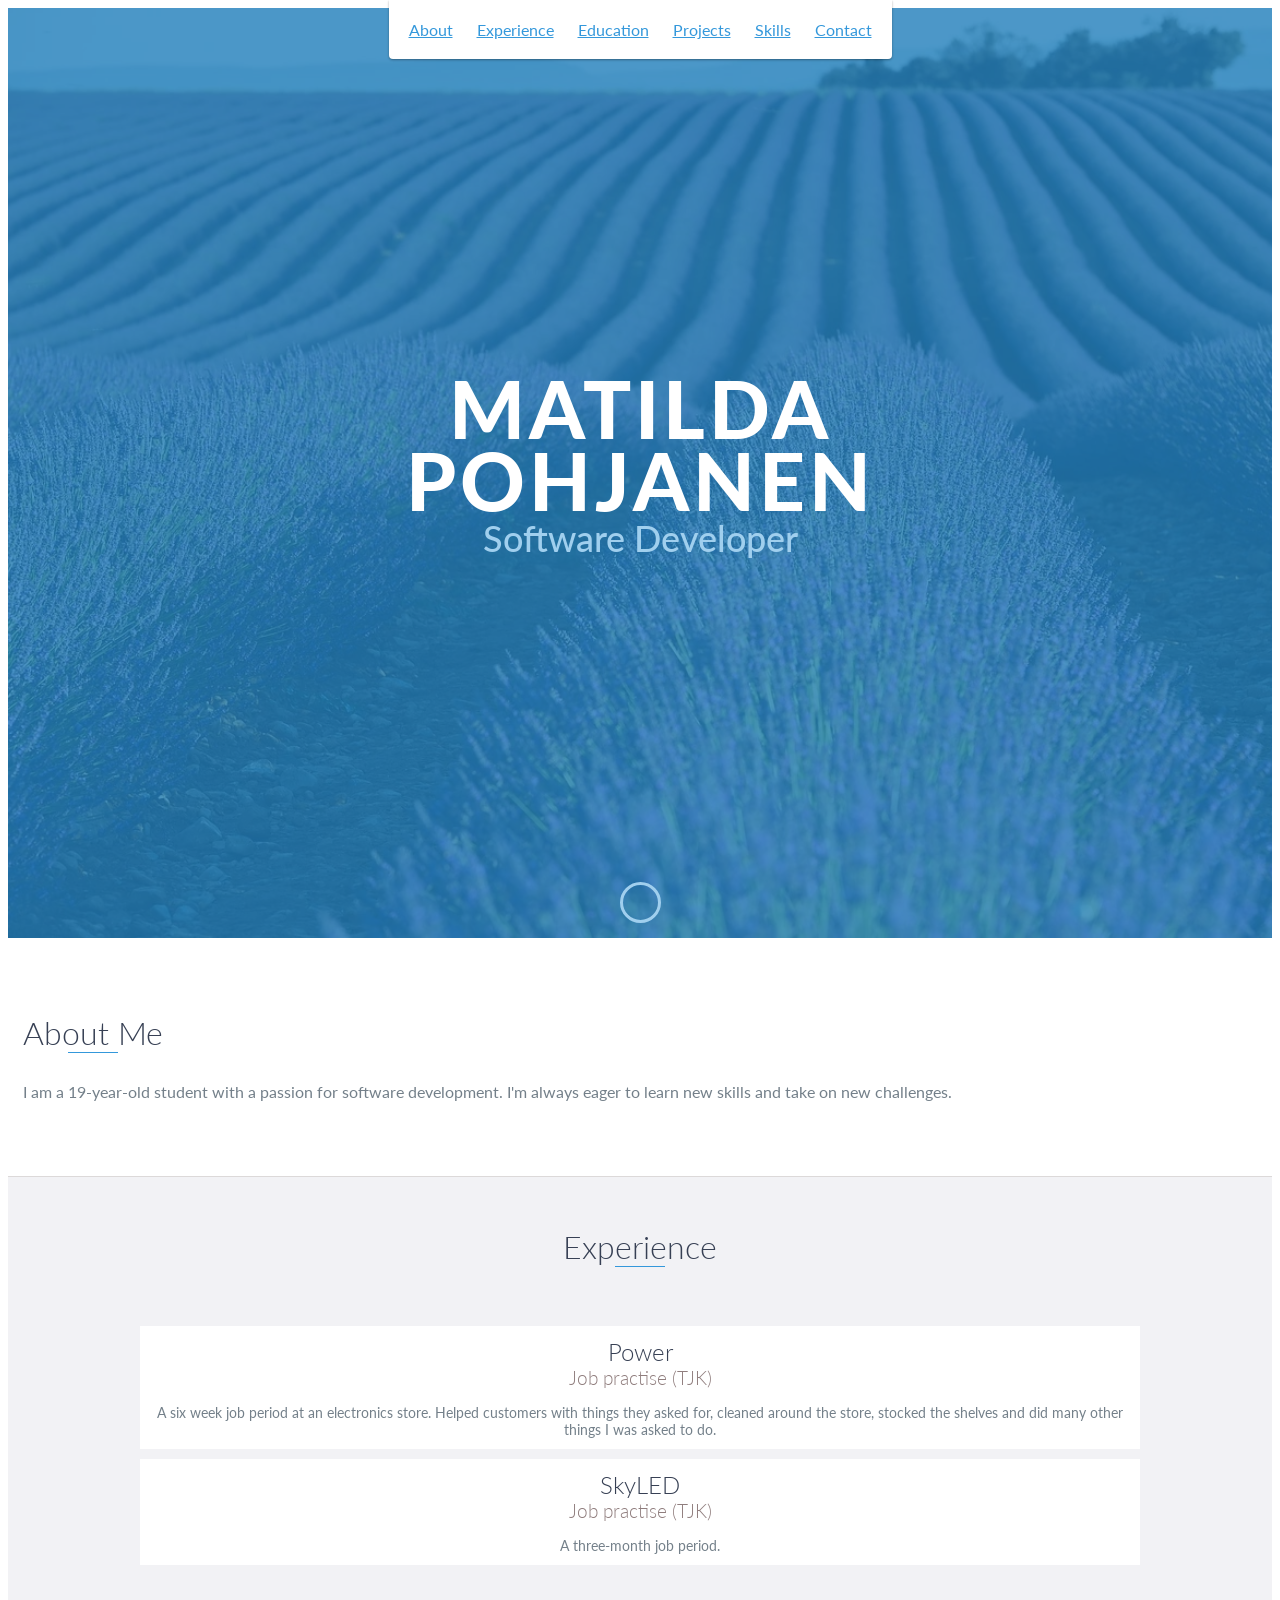
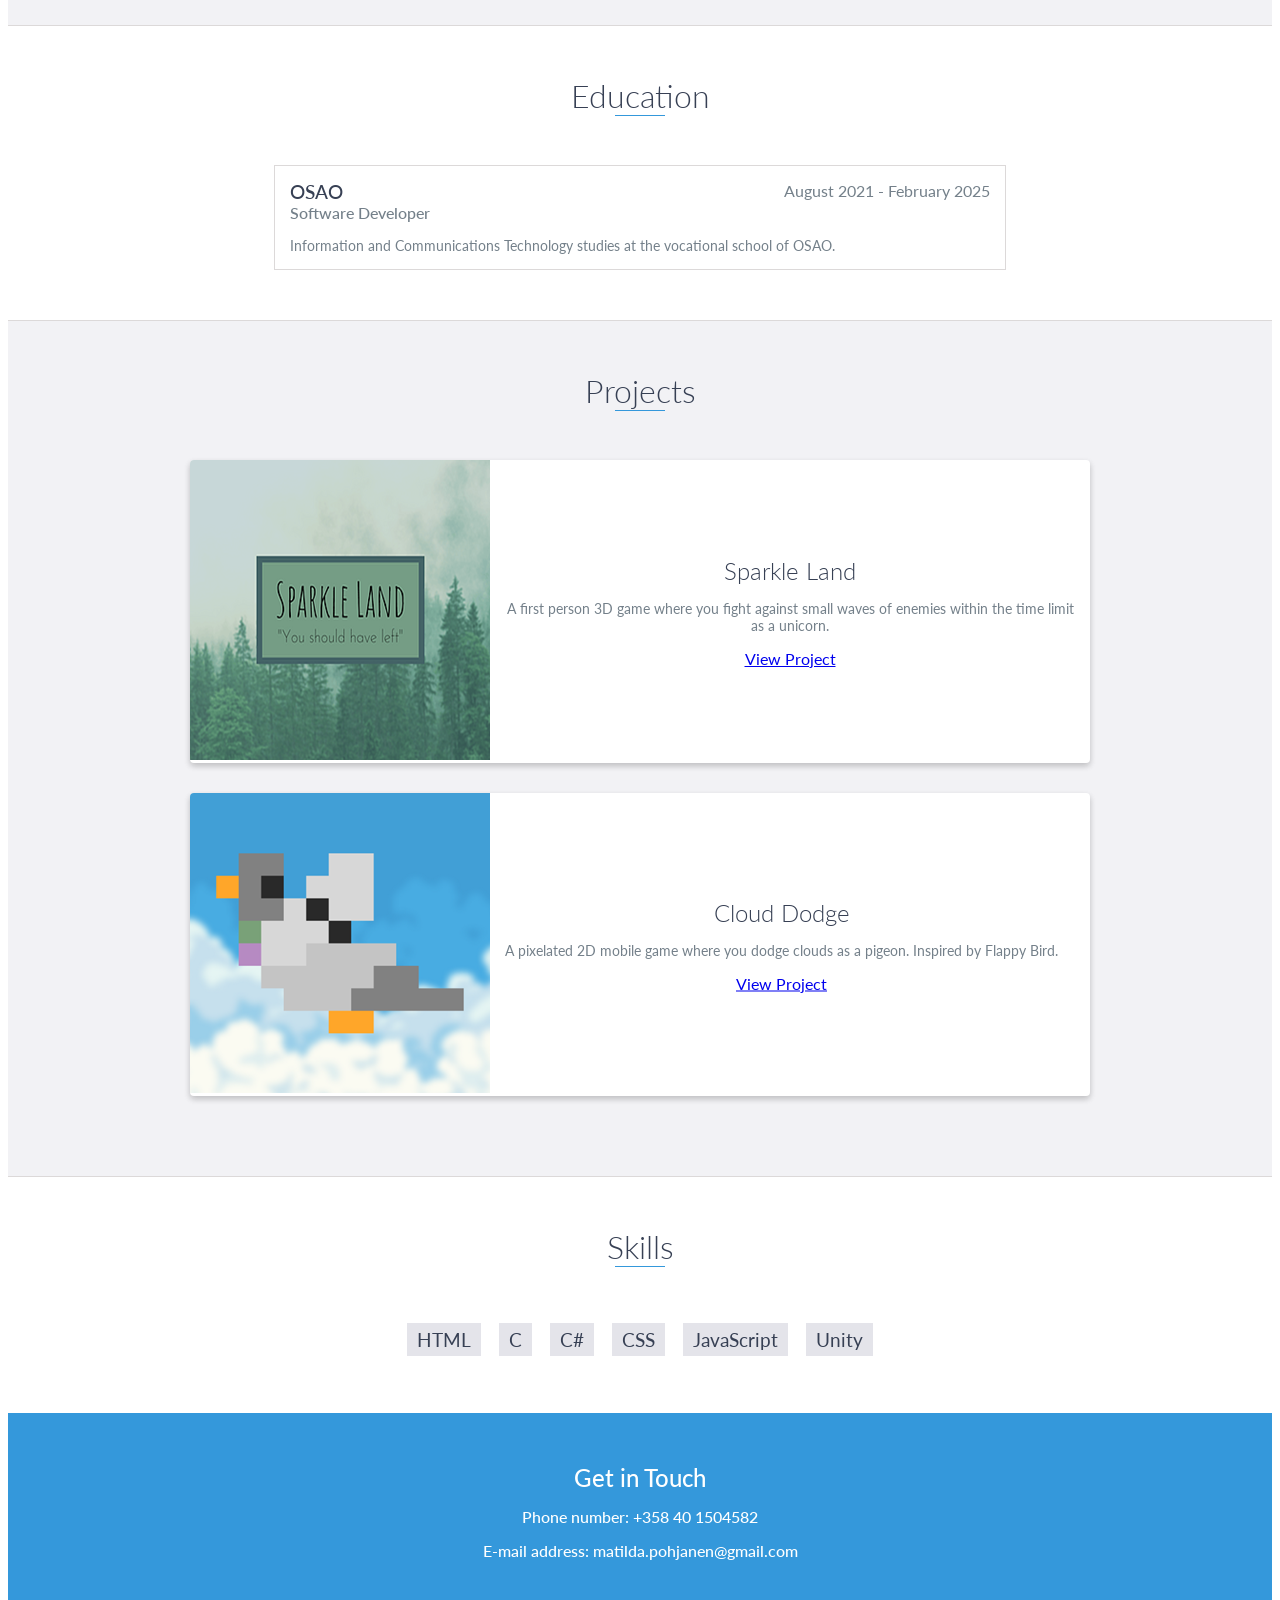
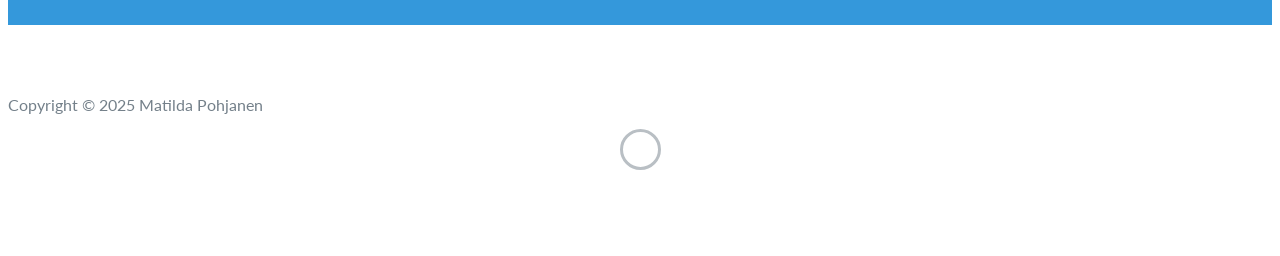
==== commit 07b6a892: "mobile" ====
--- a/index.html
+++ b/index.html
@@ -12,6 +12,89 @@
     <link rel="stylesheet" href="libs/font-awesome/css/font-awesome.min.css">
     <link href="css/bootstrap.min.css" rel="stylesheet">
     <link href="css/styles.css" rel="stylesheet">
+    <style>
+        /* Mobile responsive styles */
+        @media (max-width: 768px) {
+            #lead-content {
+                text-align: center;
+            }
+            
+            .container .row {
+                flex-direction: column;
+                align-items: center;
+            }
+            
+            .project {
+                width: 100%;
+                margin-bottom: 20px;
+            }
+            
+            .project-info {
+                text-align: center;
+            }
+            
+            .project-image img {
+                width: 100%;
+                height: auto;
+            }
+
+            #menu {
+                display: none;
+            }
+            #mobile-menu-open {
+                display: block;
+            }
+
+            #mobile-menu-close {
+                display: block;
+            }
+
+            .social ul {
+                display: flex;
+                justify-content: center;
+                padding-left: 0;
+            }
+
+            .social ul li {
+                margin: 0 10px;
+            }
+
+            #contact-form {
+                text-align: center;
+            }
+
+            #skills ul {
+                display: flex;
+                flex-wrap: wrap;
+                justify-content: center;
+                padding: 0;
+                list-style: none;
+            }
+
+            #skills ul li {
+                margin: 5px 10px;
+                font-size: 16px;
+            }
+        }
+
+        @media (max-width: 480px) {
+            .heading {
+                font-size: 22px;
+            }
+
+            .project-info h3 {
+                font-size: 20px;
+            }
+
+            .project-info p {
+                font-size: 14px;
+            }
+
+            .social ul li i {
+                font-size: 20px;
+            }
+        }
+    </style>
 </head>
 
 <body>
@@ -24,24 +107,12 @@
             <span>Close</span> <i class="fa fa-times" aria-hidden="true"></i>
         </div>
         <ul id="menu" class="shadow">
-            <li>
-                <a href="#about">About</a>
-            </li>
-            <li>
-                <a href="#experience">Experience</a>
-            </li>
-            <li>
-                <a href="#education">Education</a>
-            </li>
-            <li>
-                <a href="#projects">Projects</a>
-            </li>
-            <li>
-                <a href="#skills">Skills</a>
-            </li>
-            <li>
-                <a href="#contact">Contact</a>
-            </li>
+            <li><a href="#about">About</a></li>
+            <li><a href="#experience">Experience</a></li>
+            <li><a href="#education">Education</a></li>
+            <li><a href="#projects">Projects</a></li>
+            <li><a href="#skills">Skills</a></li>
+            <li><a href="#contact">Contact</a></li>
         </ul>
     </header>
     <!-- End header -->
@@ -53,7 +124,7 @@
         </div>
         <!-- End #lead-content -->
 
-    <div id="lead-overlay"></div>
+        <div id="lead-overlay"></div>
 
         <div id="lead-down">
             <span>
@@ -88,18 +159,18 @@
                 <h3>Power</h3>
                 <h4>Job practise (TJK)</h4>
                 <p>
-                     A six week job perioid at an elecronics store.
-                     Helped customers with things they asked for, cleaned around the store,
-                     stocked the shelves and did many other things I was asked to do.
+                    A six week job period at an electronics store.
+                    Helped customers with things they asked for, cleaned around the store,
+                    stocked the shelves and did many other things I was asked to do.
                 </p>
             </div>
-                    <div data-date="2nd of September 2024 – 20th of December 2024">
-                        <h3>SkyLED</h3>
-                        <h4>Job practise (TJK)</h4>
-                         <p>
-                              A three month job perioid.
-                        </p>
-                    </div>
+            <div data-date="2nd of September 2024 – 20th of December 2024">
+                <h3>SkyLED</h3>
+                <h4>Job practise (TJK)</h4>
+                <p>
+                    A three-month job period.
+                </p>
+            </div>
         </div>
     </div>
     <!-- End #experience -->
@@ -108,10 +179,10 @@
         <h2 class="heading">Education</h2>
         <div class="education-block">
             <h3>OSAO</h3>
-            <span class="education-date">September 2021 - February 2025</span>
+            <span class="education-date">August 2021 - February 2025</span>
             <h4>Software Developer</h4>
             <p>
-                Studied software and video game development at OSAO. 
+                Information and Communications Technology studies at the vocational school of OSAO.
             </p>
         </div>
     </div>
@@ -125,7 +196,6 @@
                     <div class="project-image">
                         <img src="images/Sparkle2.png" />
                     </div>
-                    <!-- End .project-image --> 
                     <div class="project-info">
                         <h3>Sparkle Land</h3>
                         <p>
@@ -133,15 +203,12 @@
                         </p>
                         <a href="https://algam3r.itch.io/sparkle-land">View Project</a>
                     </div>
-                    <!-- End .project-info -->
-                </div>
-                <!-- End .project -->
+                </div>
 
                 <div class="project shadow-large">
                     <div class="project-image">
                         <img src="images/Cloud2.png" />
                     </div>
-                    <!-- End .project-image -->
                     <div class="project-info">
                         <h3>Cloud Dodge</h3>
                         <p>
@@ -149,9 +216,7 @@
                         </p>
                         <a href="https://algam3r.itch.io/cloud-dodge">View Project</a>
                     </div>
-                    <!-- End .project-info -->
-                </div>
-                <!-- End .project -->
+                </div>
             </div>
         </div>
     </div>
@@ -164,6 +229,8 @@
             <li>C</li>
             <li>C#</li>
             <li>CSS</li>
+            <li>JavaScript</li>
+            <li>Unity</li>
         </ul>
     </div>
     <!-- End #skills -->
@@ -178,7 +245,6 @@
                 E-mail address: matilda.pohjanen@gmail.com
             </p>
         </div>
-        <!-- End #contact-form -->
     </div>
     <!-- End #contact -->
 
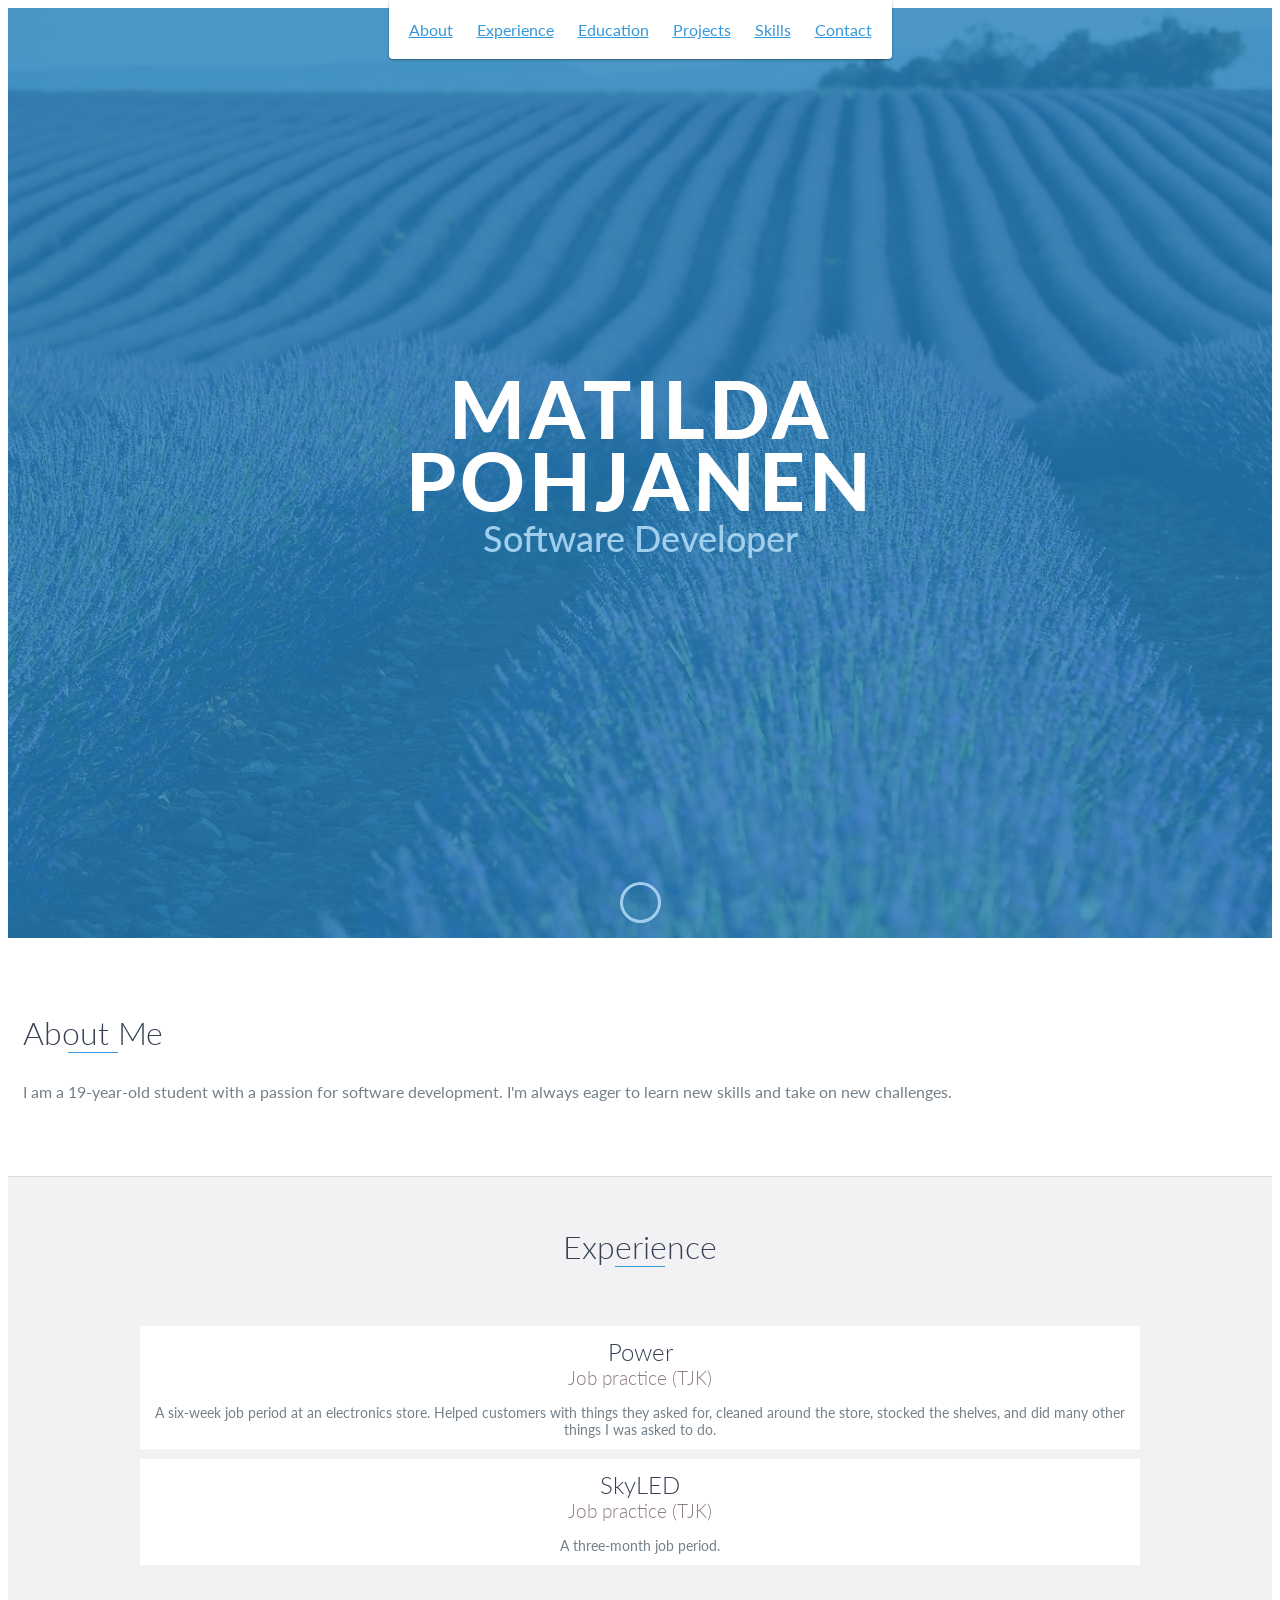
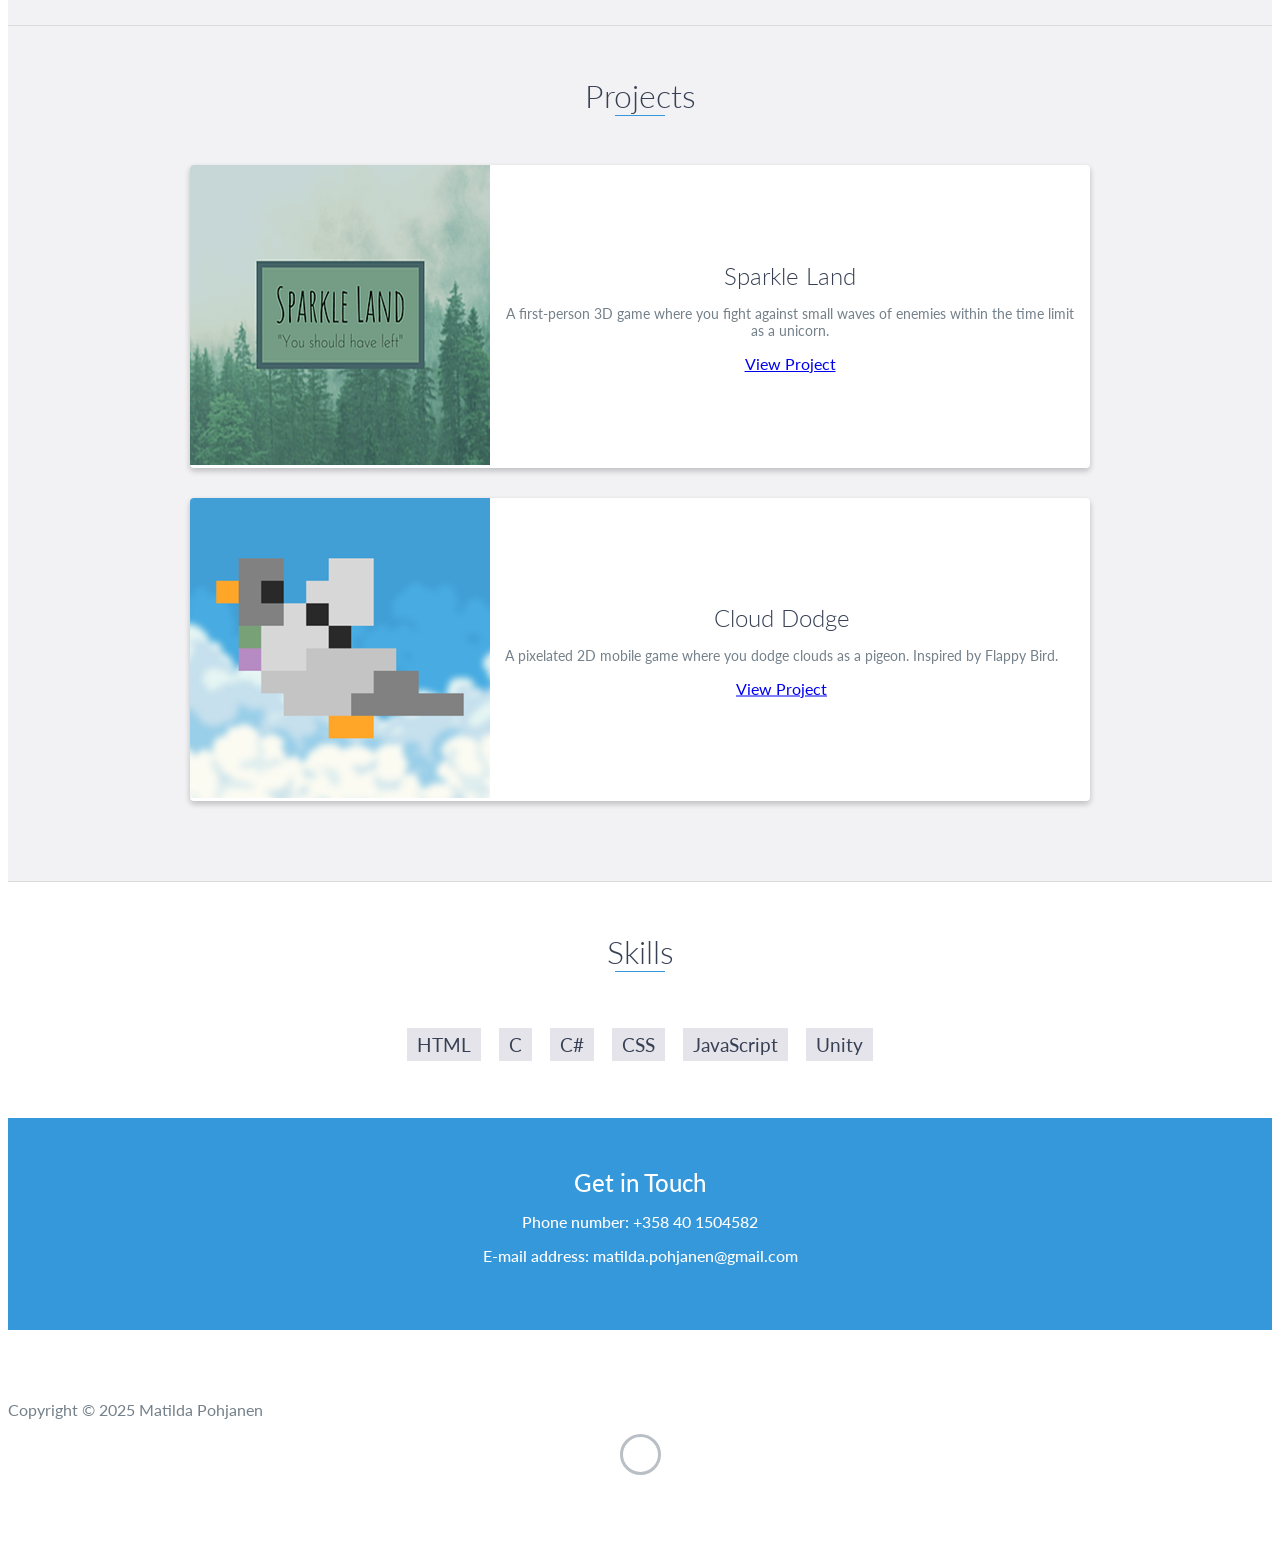
==== commit 56409bd4: "mobile update" ====
--- a/index.html
+++ b/index.html
@@ -18,26 +18,42 @@
             #lead-content {
                 text-align: center;
             }
-            
+
             .container .row {
                 flex-direction: column;
                 align-items: center;
             }
-            
+
             .project {
                 width: 100%;
                 margin-bottom: 20px;
             }
-            
+
             .project-info {
                 text-align: center;
             }
-            
+
             .project-image img {
                 width: 100%;
                 height: auto;
             }
 
+            #experience-timeline div {
+                margin-bottom: 20px;
+                text-align: center;
+            }
+
+            #experience-timeline div h3,
+            #experience-timeline div h4 {
+                font-size: 18px;
+            }
+
+            /* Ensure the experience section is aligned and stacked properly */
+            #experience .container {
+                text-align: center;
+            }
+
+            /* Mobile menu adjustments */
             #menu {
                 display: none;
             }
@@ -49,6 +65,7 @@
                 display: block;
             }
 
+            /* Footer */
             .social ul {
                 display: flex;
                 justify-content: center;
@@ -63,6 +80,7 @@
                 text-align: center;
             }
 
+            /* Skills section alignment */
             #skills ul {
                 display: flex;
                 flex-wrap: wrap;
@@ -157,16 +175,16 @@
         <div id="experience-timeline">
             <div data-date="2nd of May 2022 – 17th of June 2022">
                 <h3>Power</h3>
-                <h4>Job practise (TJK)</h4>
+                <h4>Job practice (TJK)</h4>
                 <p>
-                    A six week job period at an electronics store.
+                    A six-week job period at an electronics store.
                     Helped customers with things they asked for, cleaned around the store,
-                    stocked the shelves and did many other things I was asked to do.
+                    stocked the shelves, and did many other things I was asked to do.
                 </p>
             </div>
             <div data-date="2nd of September 2024 – 20th of December 2024">
                 <h3>SkyLED</h3>
-                <h4>Job practise (TJK)</h4>
+                <h4>Job practice (TJK)</h4>
                 <p>
                     A three-month job period.
                 </p>
@@ -174,19 +192,6 @@
         </div>
     </div>
     <!-- End #experience -->
-
-    <div id="education">
-        <h2 class="heading">Education</h2>
-        <div class="education-block">
-            <h3>OSAO</h3>
-            <span class="education-date">August 2021 - February 2025</span>
-            <h4>Software Developer</h4>
-            <p>
-                Information and Communications Technology studies at the vocational school of OSAO.
-            </p>
-        </div>
-    </div>
-    <!-- End #education -->
 
     <div id="projects" class="background-alt">
         <h2 class="heading">Projects</h2>
@@ -199,7 +204,7 @@
                     <div class="project-info">
                         <h3>Sparkle Land</h3>
                         <p>
-                            A first person 3D game where you fight against small waves of enemies within the time limit as a unicorn.
+                            A first-person 3D game where you fight against small waves of enemies within the time limit as a unicorn.
                         </p>
                         <a href="https://algam3r.itch.io/sparkle-land">View Project</a>
                     </div>
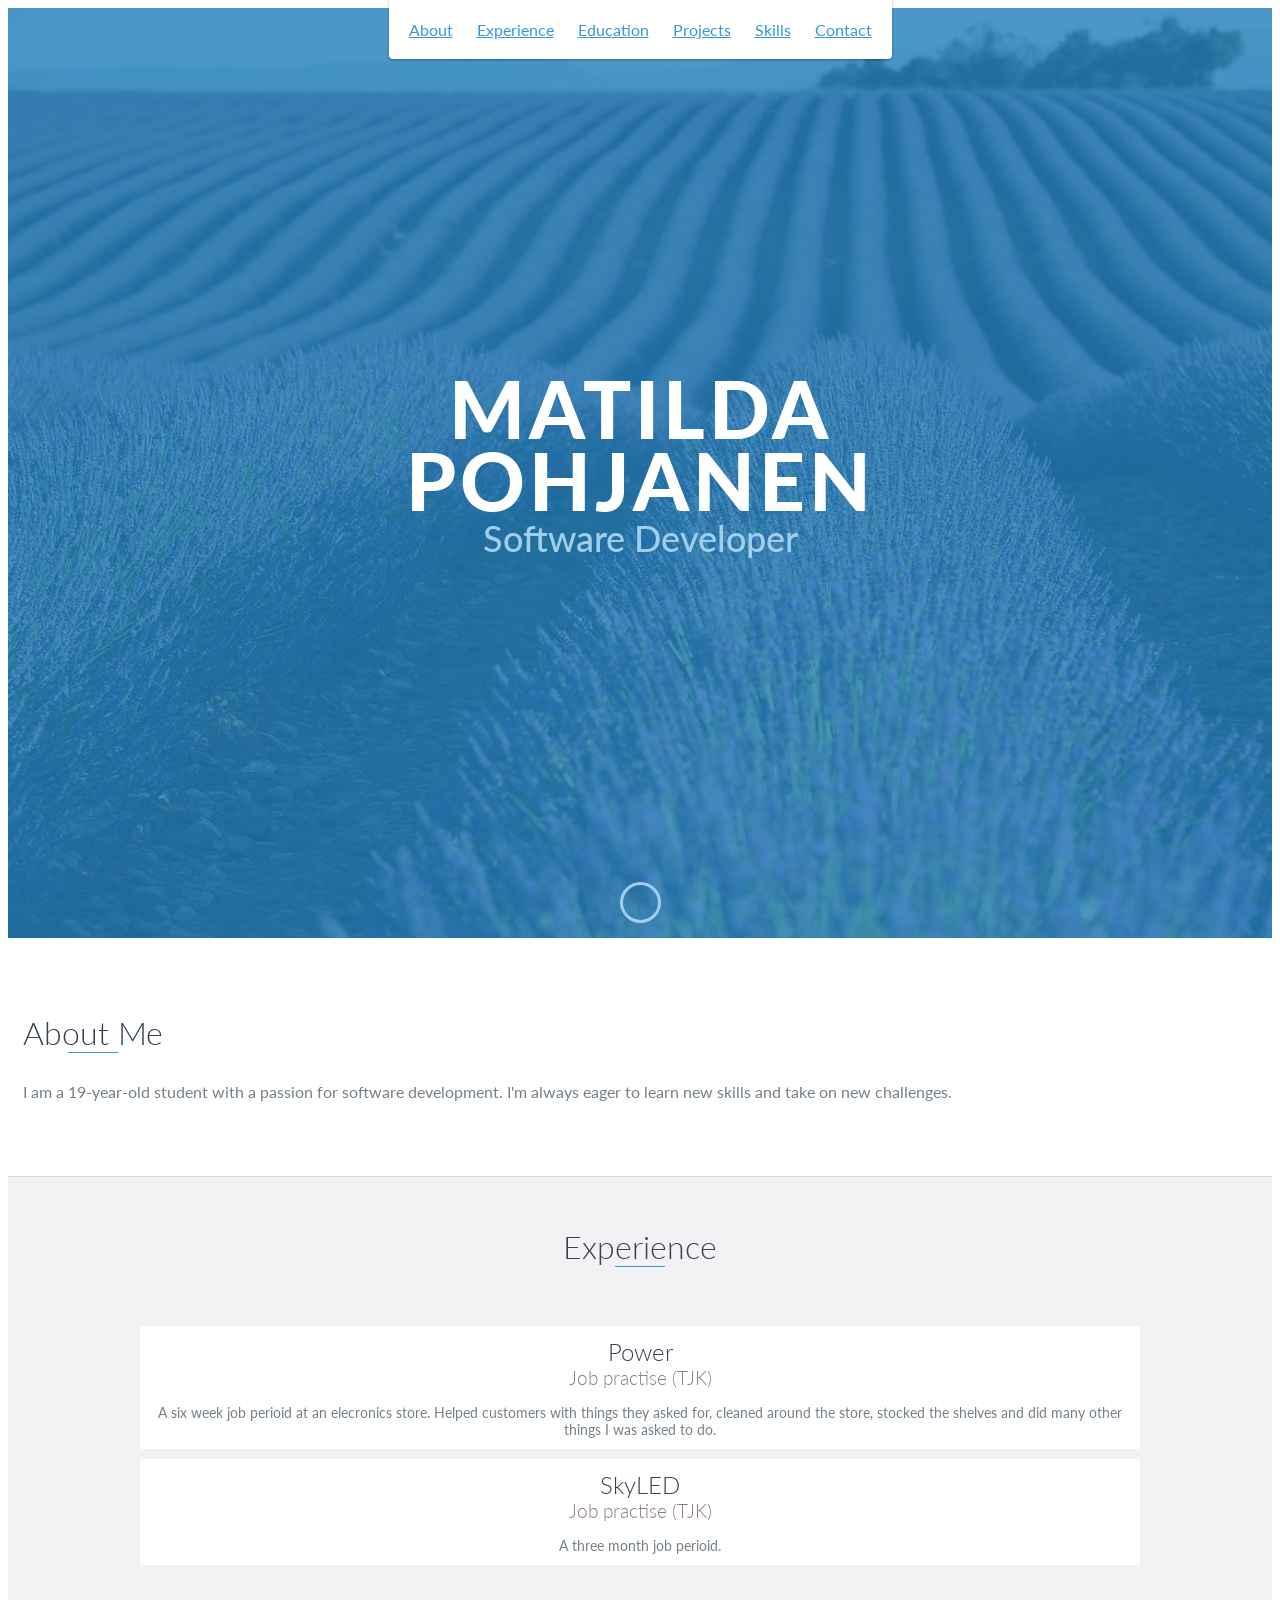
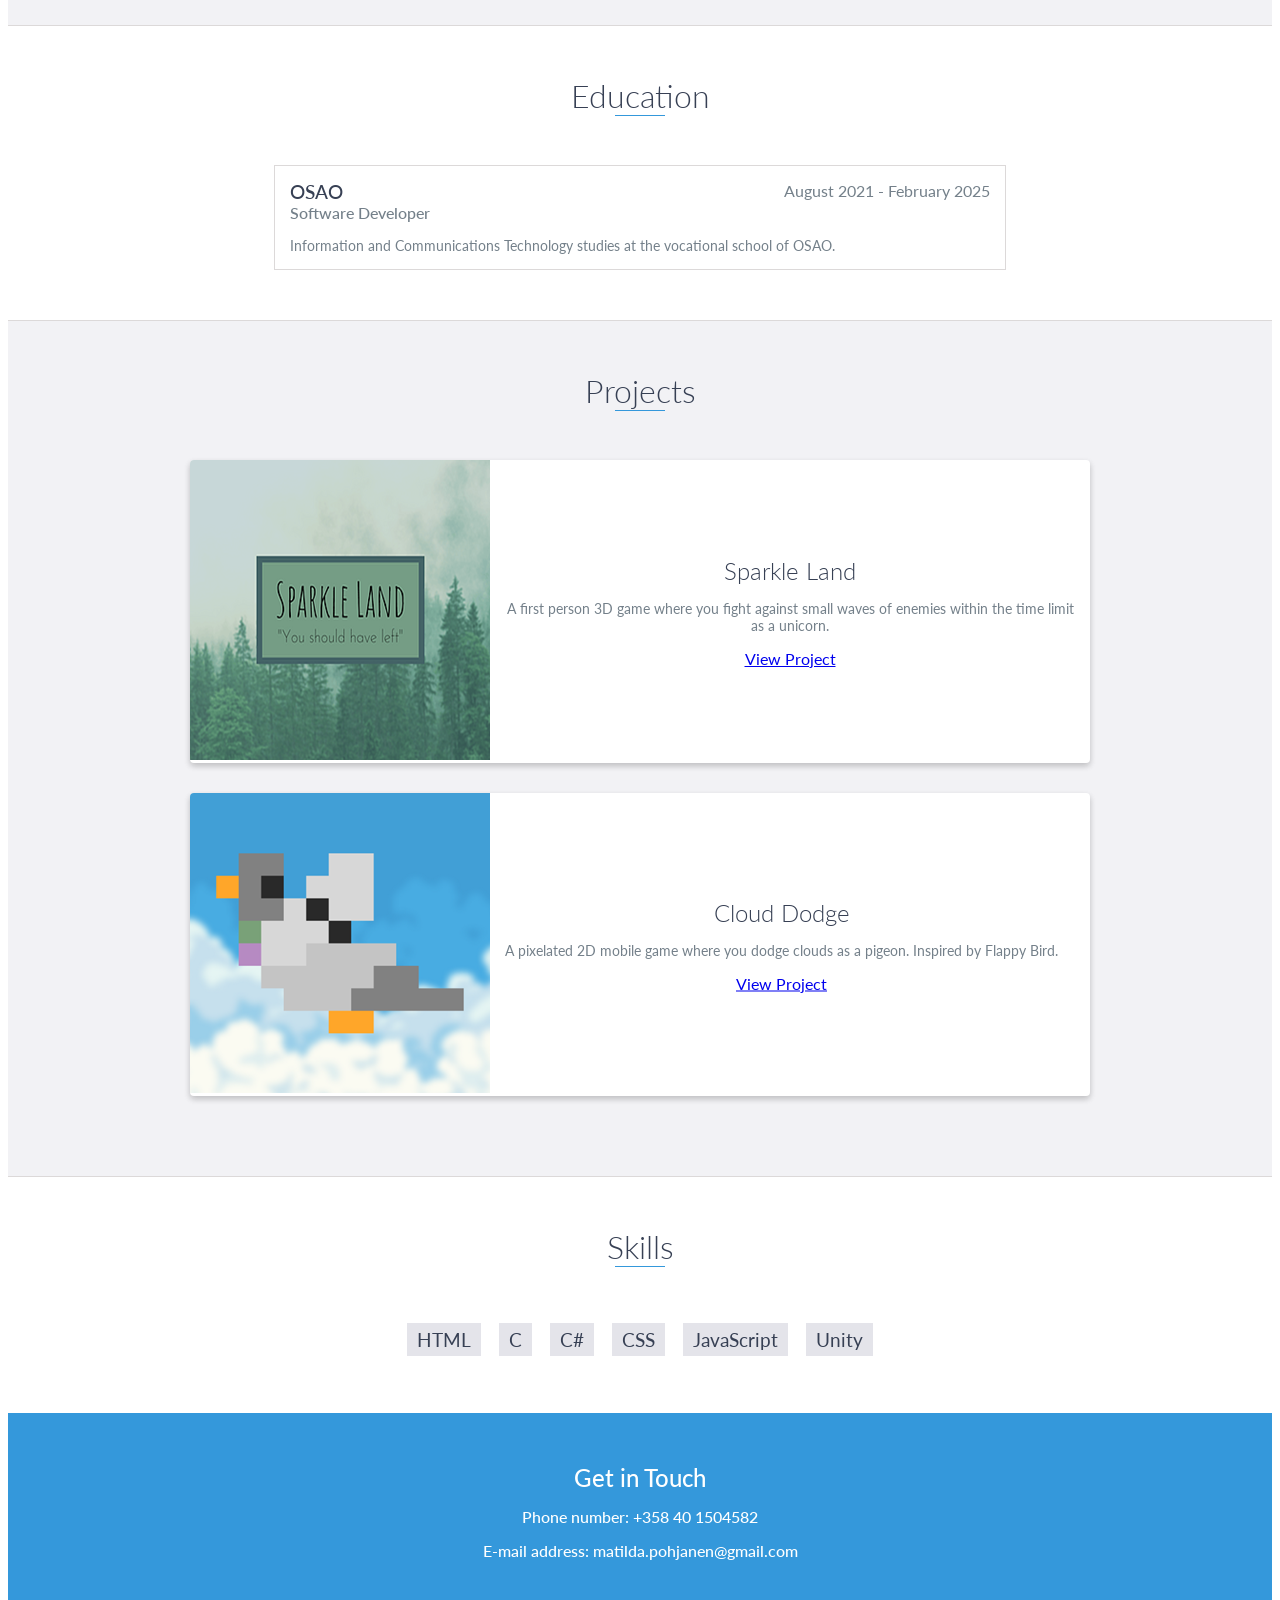
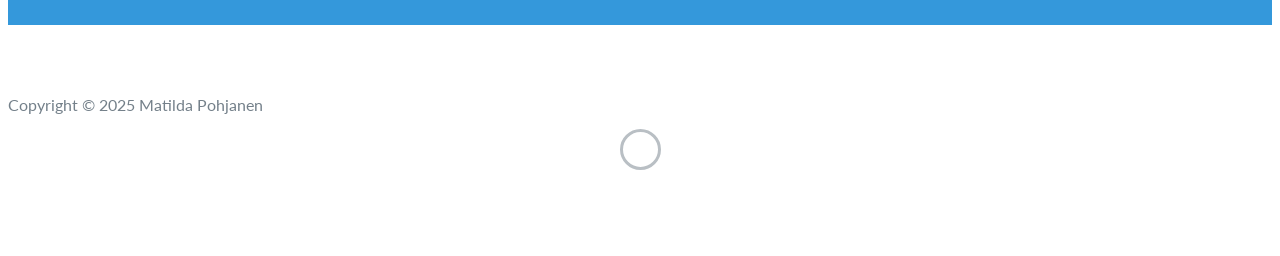
==== commit 5d31c844: "nvm" ====
--- a/index.html
+++ b/index.html
@@ -12,107 +12,6 @@
     <link rel="stylesheet" href="libs/font-awesome/css/font-awesome.min.css">
     <link href="css/bootstrap.min.css" rel="stylesheet">
     <link href="css/styles.css" rel="stylesheet">
-    <style>
-        /* Mobile responsive styles */
-        @media (max-width: 768px) {
-            #lead-content {
-                text-align: center;
-            }
-
-            .container .row {
-                flex-direction: column;
-                align-items: center;
-            }
-
-            .project {
-                width: 100%;
-                margin-bottom: 20px;
-            }
-
-            .project-info {
-                text-align: center;
-            }
-
-            .project-image img {
-                width: 100%;
-                height: auto;
-            }
-
-            #experience-timeline div {
-                margin-bottom: 20px;
-                text-align: center;
-            }
-
-            #experience-timeline div h3,
-            #experience-timeline div h4 {
-                font-size: 18px;
-            }
-
-            /* Ensure the experience section is aligned and stacked properly */
-            #experience .container {
-                text-align: center;
-            }
-
-            /* Mobile menu adjustments */
-            #menu {
-                display: none;
-            }
-            #mobile-menu-open {
-                display: block;
-            }
-
-            #mobile-menu-close {
-                display: block;
-            }
-
-            /* Footer */
-            .social ul {
-                display: flex;
-                justify-content: center;
-                padding-left: 0;
-            }
-
-            .social ul li {
-                margin: 0 10px;
-            }
-
-            #contact-form {
-                text-align: center;
-            }
-
-            /* Skills section alignment */
-            #skills ul {
-                display: flex;
-                flex-wrap: wrap;
-                justify-content: center;
-                padding: 0;
-                list-style: none;
-            }
-
-            #skills ul li {
-                margin: 5px 10px;
-                font-size: 16px;
-            }
-        }
-
-        @media (max-width: 480px) {
-            .heading {
-                font-size: 22px;
-            }
-
-            .project-info h3 {
-                font-size: 20px;
-            }
-
-            .project-info p {
-                font-size: 14px;
-            }
-
-            .social ul li i {
-                font-size: 20px;
-            }
-        }
-    </style>
 </head>
 
 <body>
@@ -125,12 +24,24 @@
             <span>Close</span> <i class="fa fa-times" aria-hidden="true"></i>
         </div>
         <ul id="menu" class="shadow">
-            <li><a href="#about">About</a></li>
-            <li><a href="#experience">Experience</a></li>
-            <li><a href="#education">Education</a></li>
-            <li><a href="#projects">Projects</a></li>
-            <li><a href="#skills">Skills</a></li>
-            <li><a href="#contact">Contact</a></li>
+            <li>
+                <a href="#about">About</a>
+            </li>
+            <li>
+                <a href="#experience">Experience</a>
+            </li>
+            <li>
+                <a href="#education">Education</a>
+            </li>
+            <li>
+                <a href="#projects">Projects</a>
+            </li>
+            <li>
+                <a href="#skills">Skills</a>
+            </li>
+            <li>
+                <a href="#contact">Contact</a>
+            </li>
         </ul>
     </header>
     <!-- End header -->
@@ -142,7 +53,7 @@
         </div>
         <!-- End #lead-content -->
 
-        <div id="lead-overlay"></div>
+    <div id="lead-overlay"></div>
 
         <div id="lead-down">
             <span>
@@ -175,23 +86,36 @@
         <div id="experience-timeline">
             <div data-date="2nd of May 2022 – 17th of June 2022">
                 <h3>Power</h3>
-                <h4>Job practice (TJK)</h4>
+                <h4>Job practise (TJK)</h4>
                 <p>
-                    A six-week job period at an electronics store.
-                    Helped customers with things they asked for, cleaned around the store,
-                    stocked the shelves, and did many other things I was asked to do.
+                     A six week job perioid at an elecronics store.
+                     Helped customers with things they asked for, cleaned around the store,
+                     stocked the shelves and did many other things I was asked to do.
                 </p>
             </div>
-            <div data-date="2nd of September 2024 – 20th of December 2024">
-                <h3>SkyLED</h3>
-                <h4>Job practice (TJK)</h4>
-                <p>
-                    A three-month job period.
-                </p>
-            </div>
+                    <div data-date="2nd of September 2024 – 20th of December 2024">
+                        <h3>SkyLED</h3>
+                        <h4>Job practise (TJK)</h4>
+                         <p>
+                              A three month job perioid.
+                        </p>
+                    </div>
         </div>
     </div>
     <!-- End #experience -->
+
+    <div id="education">
+        <h2 class="heading">Education</h2>
+        <div class="education-block">
+            <h3>OSAO</h3>
+            <span class="education-date">August 2021 - February 2025</span>
+            <h4>Software Developer</h4>
+            <p>
+                Information and Communications Technology studies at the vocational school of OSAO.
+            </p>
+        </div>
+    </div>
+    <!-- End #education -->
 
     <div id="projects" class="background-alt">
         <h2 class="heading">Projects</h2>
@@ -201,19 +125,23 @@
                     <div class="project-image">
                         <img src="images/Sparkle2.png" />
                     </div>
+                    <!-- End .project-image --> 
                     <div class="project-info">
                         <h3>Sparkle Land</h3>
                         <p>
-                            A first-person 3D game where you fight against small waves of enemies within the time limit as a unicorn.
+                            A first person 3D game where you fight against small waves of enemies within the time limit as a unicorn.
                         </p>
                         <a href="https://algam3r.itch.io/sparkle-land">View Project</a>
                     </div>
-                </div>
+                    <!-- End .project-info -->
+                </div>
+                <!-- End .project -->
 
                 <div class="project shadow-large">
                     <div class="project-image">
                         <img src="images/Cloud2.png" />
                     </div>
+                    <!-- End .project-image -->
                     <div class="project-info">
                         <h3>Cloud Dodge</h3>
                         <p>
@@ -221,7 +149,9 @@
                         </p>
                         <a href="https://algam3r.itch.io/cloud-dodge">View Project</a>
                     </div>
-                </div>
+                    <!-- End .project-info -->
+                </div>
+                <!-- End .project -->
             </div>
         </div>
     </div>
@@ -250,6 +180,7 @@
                 E-mail address: matilda.pohjanen@gmail.com
             </p>
         </div>
+        <!-- End #contact-form -->
     </div>
     <!-- End #contact -->
 
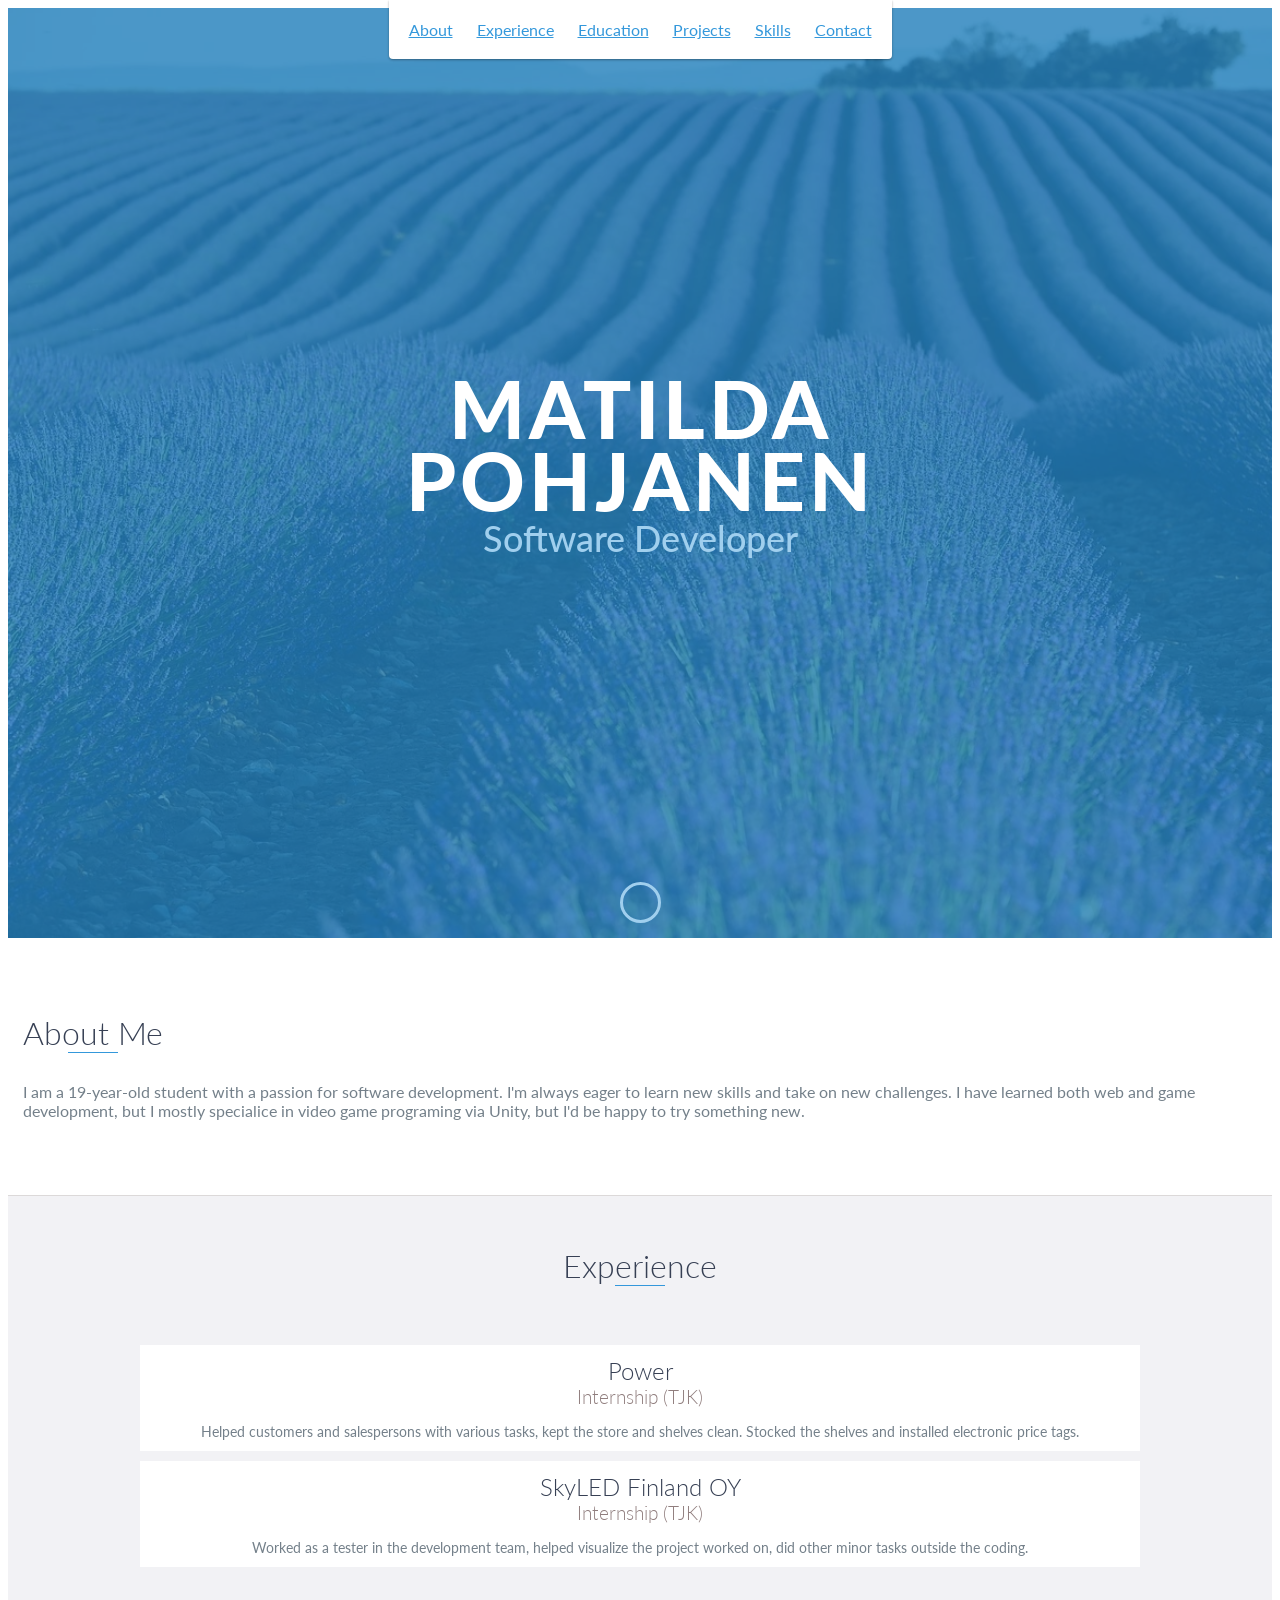
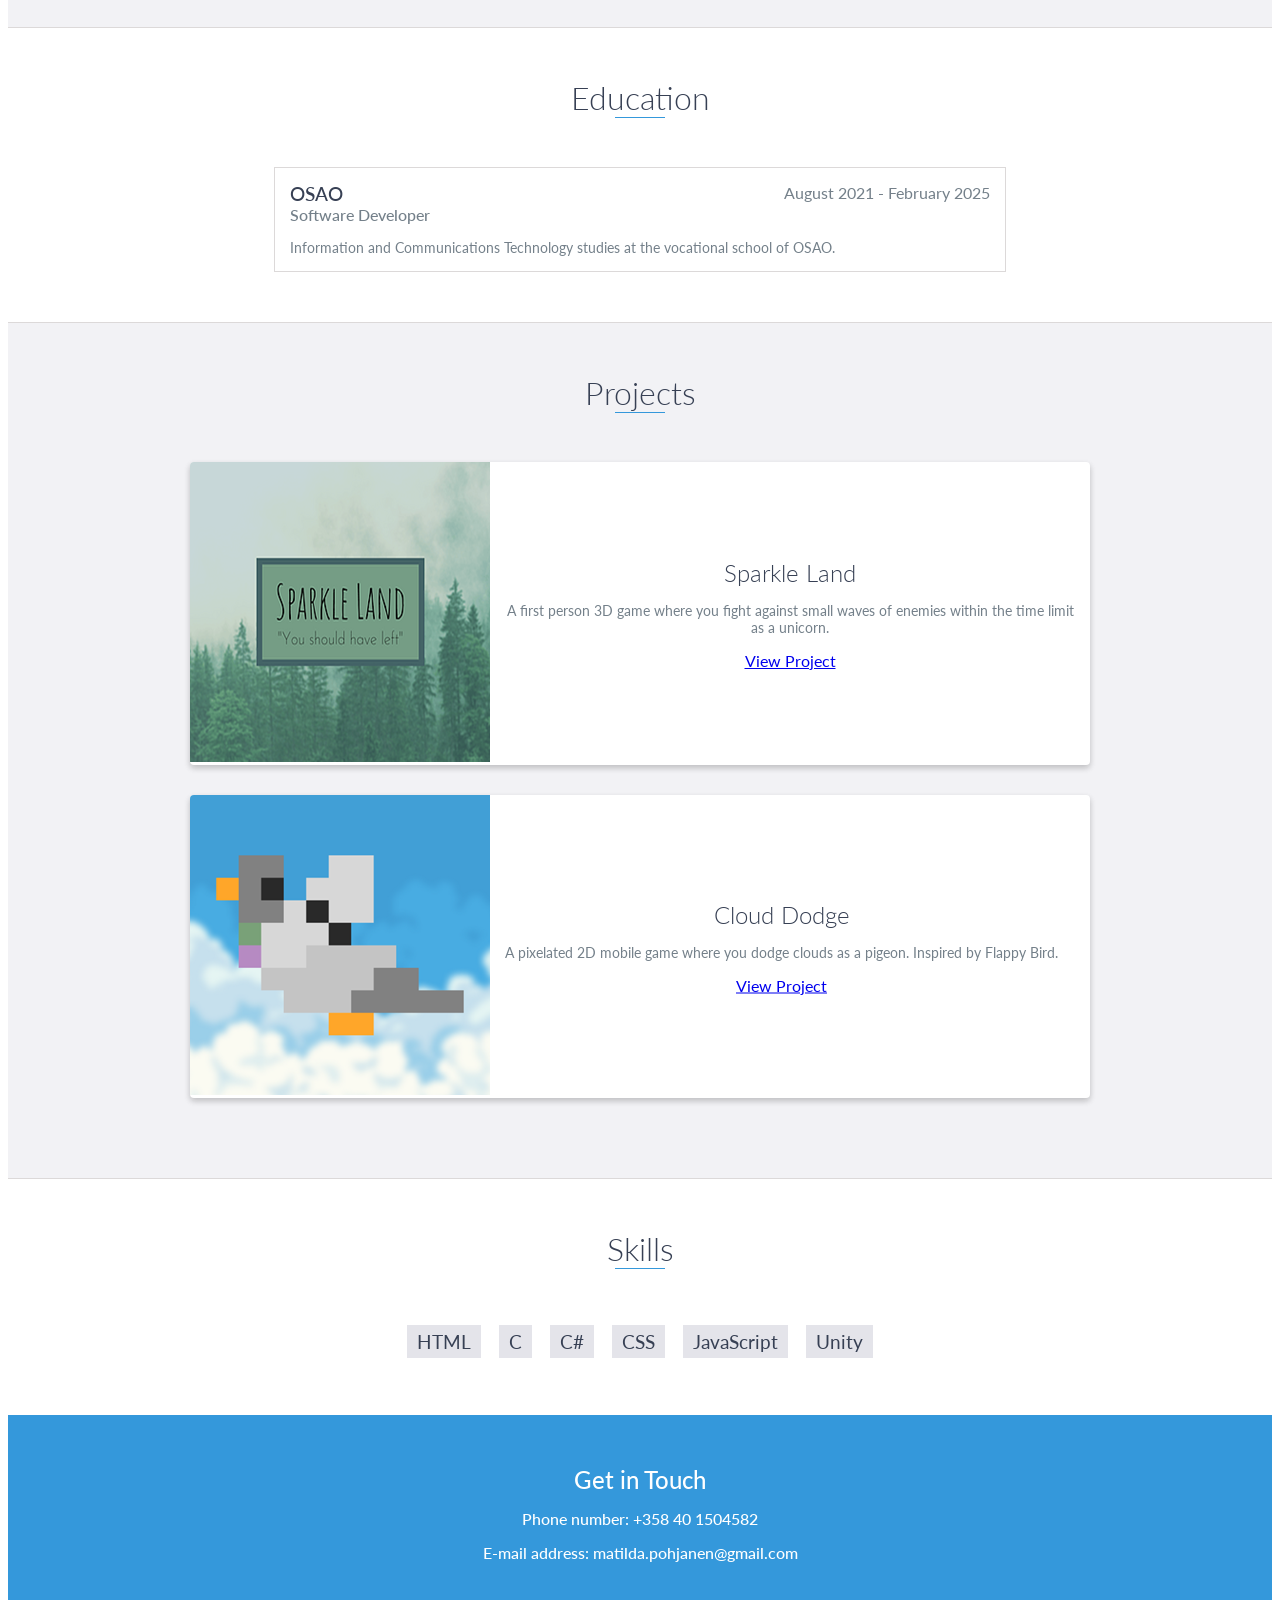
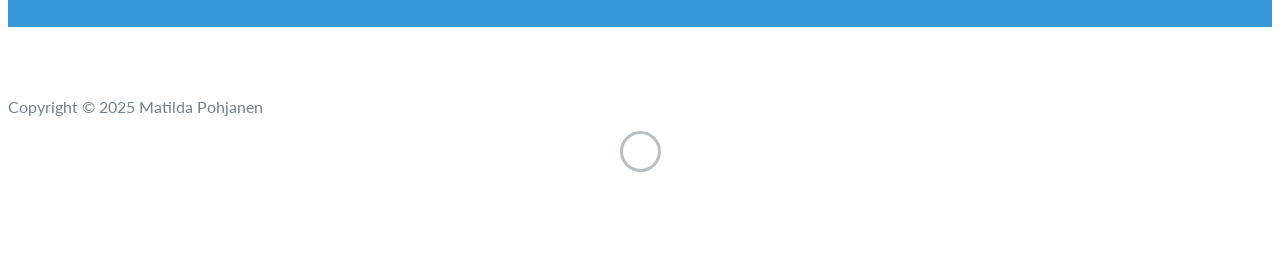
==== commit 819831ac: "yea" ====
--- a/index.html
+++ b/index.html
@@ -72,8 +72,11 @@
                 </div>
                 <div class="col-md-8">
                     <p>
-                        I am a 19-year-old student with a passion for software development.
+                         I am a 19-year-old student with a passion for software development.
                          I'm always eager to learn new skills and take on new challenges.
+                         I have learned both web and game development, but 
+                         I mostly specialice in video game programing via Unity, but I'd
+                         be happy to try something new.
                     </p>
                 </div>
             </div>
@@ -86,18 +89,19 @@
         <div id="experience-timeline">
             <div data-date="2nd of May 2022 – 17th of June 2022">
                 <h3>Power</h3>
-                <h4>Job practise (TJK)</h4>
+                <h4>Internship (TJK)</h4>
                 <p>
-                     A six week job perioid at an elecronics store.
-                     Helped customers with things they asked for, cleaned around the store,
-                     stocked the shelves and did many other things I was asked to do.
+                     Helped customers and salespersons with various tasks,
+                     kept the store and shelves clean.
+                     Stocked the shelves and installed electronic price tags.
                 </p>
             </div>
                     <div data-date="2nd of September 2024 – 20th of December 2024">
-                        <h3>SkyLED</h3>
-                        <h4>Job practise (TJK)</h4>
+                        <h3>SkyLED Finland OY</h3>
+                        <h4>Internship (TJK)</h4>
                          <p>
-                              A three month job perioid.
+                              Worked as a tester in the development team, helped visualize the project worked on,
+                              did other minor tasks outside the coding.
                         </p>
                     </div>
         </div>
